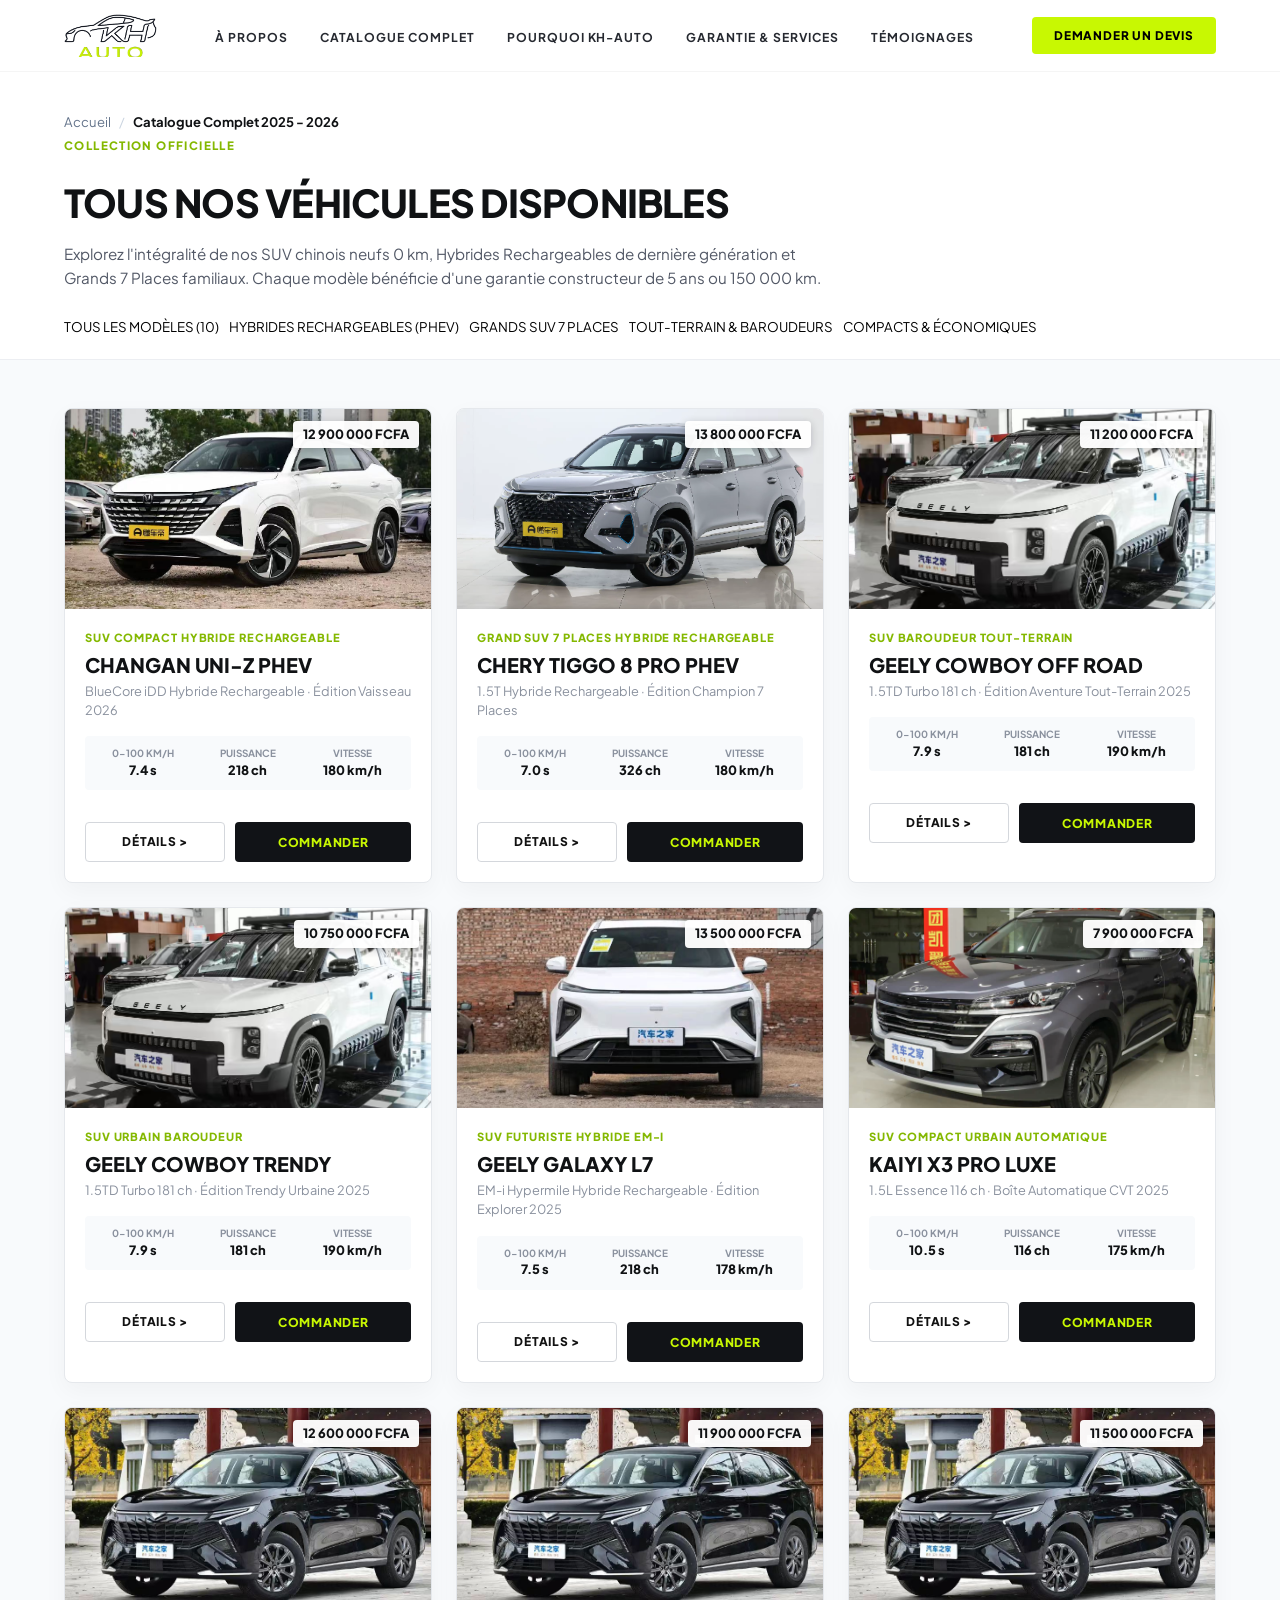
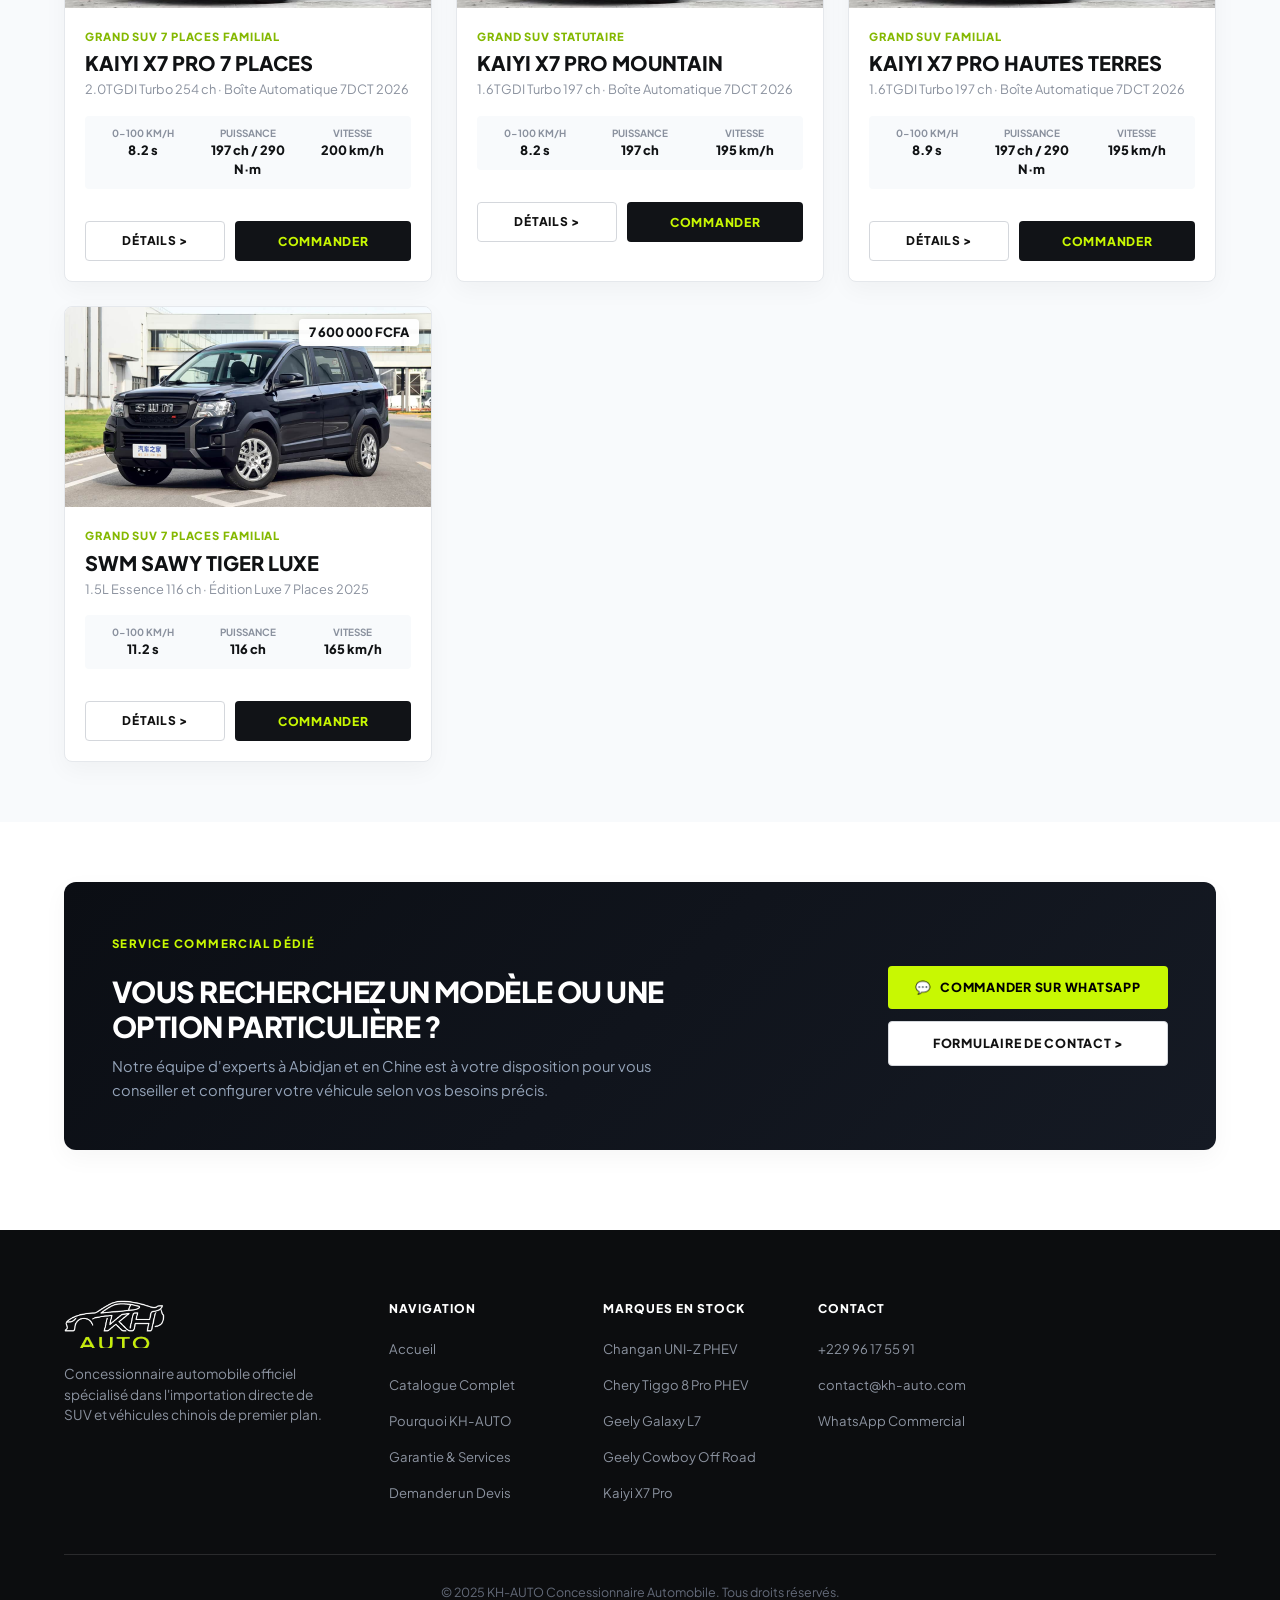
==== catalogue.html @ d34716c2 "Deploy KH-AUTO full platform" ====
<!DOCTYPE html>
<html lang="fr">
<head>
  <meta charset="UTF-8">
  <meta name="viewport" content="width=device-width, initial-scale=1.0">
  <title>Catalogue Complet des Véhicules — KH-AUTO</title>
  <meta name="description" content="Découvrez tous les véhicules neufs disponibles chez KH-AUTO : Changan, Chery, Geely, Kaiyi, SWM. SUV Hybrides Rechargeables, 7 Places et Tout-Terrain en direct usine.">
  
  <!-- Favicon / Icône Onglet Navigateur -->
  <link rel="icon" type="image/png" sizes="32x32" href="favicon-32x32.png">
  <link rel="icon" type="image/png" sizes="16x16" href="favicon-16x16.png">
  <link rel="icon" type="image/png" href="favicon.png">
  <link rel="shortcut icon" href="favicon.ico">
  <link rel="apple-touch-icon" sizes="180x180" href="apple-touch-icon.png">

  <!-- Open Graph / Vercel & Social Sharing -->
  <meta property="og:type" content="website">
  <meta property="og:site_name" content="KH-AUTO">
  <meta property="og:title" content="Catalogue Complet des Véhicules — KH-AUTO">
  <meta property="og:description" content="Découvrez tous les véhicules neufs disponibles chez KH-AUTO : Changan, Chery, Geely, Jetour, Kaiyi, SWM. SUV Hybrides Rechargeables et 7 Places.">
  <meta property="og:image" content="assets/images/og-image.jpg">
  <meta property="og:image:secure_url" content="assets/images/og-image.jpg">
  <meta property="og:image:type" content="image/jpeg">
  <meta property="og:image:width" content="1200">
  <meta property="og:image:height" content="630">
  <meta property="og:image:alt" content="Catalogue Véhicules Chinois KH-AUTO">
  
  <!-- Twitter Card -->
  <meta name="twitter:card" content="summary_large_image">
  <meta name="twitter:title" content="Catalogue Complet des Véhicules — KH-AUTO">
  <meta name="twitter:description" content="Explorez toute la collection de SUV chinois neufs chez KH-AUTO.">
  <meta name="twitter:image" content="assets/images/og-image.jpg">
  
  <!-- Google Fonts: Plus Jakarta Sans & Inter -->
  <link rel="preconnect" href="https://fonts.googleapis.com">
  <link rel="preconnect" href="https://fonts.gstatic.com" crossorigin>
  <link href="https://fonts.googleapis.com/css2?family=Inter:wght@300;400;500;600;700;800&family=Plus+Jakarta+Sans:wght@400;500;600;700;800;900&display=swap" rel="stylesheet">
  
  <link rel="stylesheet" href="styles.css">
</head>
<body class="page-catalogue">

  <!-- ==================== HEADER ==================== -->
  <header class="site-header" id="siteHeader">
    <div class="header-container">
      <a href="index.html" class="brand-logo" id="headerLogo">
        <img src="assets/images/logo-kh-auto.png" alt="KH AUTO" class="site-logo-img">
      </a>

      <nav class="main-nav" id="mainNav">
        <ul class="nav-list">
          <li><a href="index.html#about" class="nav-link">À PROPOS</a></li>
          <li><a href="catalogue.html" class="nav-link active">CATALOGUE COMPLET</a></li>
          <li><a href="index.html#why-us" class="nav-link">POURQUOI KH-AUTO</a></li>
          <li><a href="index.html#services" class="nav-link">GARANTIE &amp; SERVICES</a></li>
          <li><a href="index.html#testimonials" class="nav-link">TÉMOIGNAGES</a></li>
        </ul>
      </nav>

      <div class="header-actions">
        <a href="index.html#quote" class="btn btn-reserve" id="headerQuoteBtn">DEMANDER UN DEVIS</a>
        <button class="mobile-menu-toggle" id="mobileMenuToggle" aria-label="Ouvrir le menu de navigation">
          <span></span>
          <span></span>
          <span></span>
        </button>
      </div>
    </div>
  </header>

  <!-- Mobile Drawer Navigation -->
  <div class="mobile-nav-drawer" id="mobileDrawer">
    <ul class="mobile-nav-list">
      <li><a href="index.html#about" class="mobile-nav-link">À PROPOS</a></li>
      <li><a href="catalogue.html" class="mobile-nav-link active">CATALOGUE COMPLET</a></li>
      <li><a href="index.html#why-us" class="mobile-nav-link">POURQUOI KH-AUTO</a></li>
      <li><a href="index.html#services" class="mobile-nav-link">GARANTIE &amp; SERVICES</a></li>
      <li><a href="index.html#testimonials" class="mobile-nav-link">TÉMOIGNAGES</a></li>
    </ul>
    <div class="mobile-drawer-cta">
      <a href="index.html#quote" class="btn btn-reserve full-width">DEMANDER UN DEVIS</a>
    </div>
  </div>

  <main>
    <!-- ==================== BANNIÈRE CATALOGUE ==================== -->
    <section class="catalogue-hero-section">
      <div class="section-container">
        <!-- Fil d'Ariane -->
        <nav class="breadcrumb-nav" aria-label="Breadcrumb">
          <a href="index.html">Accueil</a>
          <span class="bc-sep">/</span>
          <span class="bc-current">Catalogue Complet 2025 - 2026</span>
        </nav>

        <div class="catalogue-hero-header">
          <span class="section-badge">COLLECTION OFFICIELLE</span>
          <h1 class="catalogue-main-title">TOUS NOS VÉHICULES DISPONIBLES</h1>
          <p class="catalogue-main-desc">
            Explorez l'intégralité de nos SUV chinois neufs 0 km, Hybrides Rechargeables de dernière génération et Grands 7 Places familiaux. Chaque modèle bénéficie d'une garantie constructeur de 5 ans ou 150 000 km.
          </p>
        </div>

        <!-- Barre de filtres de catégories -->
        <div class="catalogue-filter-bar" id="cataloguePageFilters">
          <button type="button" class="catalog-filter-btn active" data-cat="all">TOUS LES MODÈLES (10)</button>
          <button type="button" class="catalog-filter-btn" data-cat="hybrid">HYBRIDES RECHARGEABLES (PHEV)</button>
          <button type="button" class="catalog-filter-btn" data-cat="familial">GRANDS SUV 7 PLACES</button>
          <button type="button" class="catalog-filter-btn" data-cat="offroad">TOUT-TERRAIN &amp; BAROUDEURS</button>
          <button type="button" class="catalog-filter-btn" data-cat="compact">COMPACTS &amp; ÉCONOMIQUES</button>
        </div>
      </div>
    </section>

    <!-- ==================== GRILLE DES VÉHICULES ==================== -->
    <section class="catalogue-grid-section">
      <div class="section-container">
        <div class="catalogue-full-grid" id="catalogueFullGrid">
          <!-- Injecté dynamiquement par app.js -->
        </div>
      </div>
    </section>

    <!-- ==================== SECTION CTA DEVIS ==================== -->
    <section class="catalogue-cta-section">
      <div class="section-container">
        <div class="catalogue-cta-card">
          <div class="cta-text-side">
            <span class="section-badge badge-accent">SERVICE COMMERCIAL DÉDIÉ</span>
            <h2>VOUS RECHERCHEZ UN MODÈLE OU UNE OPTION PARTICULIÈRE ?</h2>
            <p>Notre équipe d'experts à Abidjan et en Chine est à votre disposition pour vous conseiller et configurer votre véhicule selon vos besoins précis.</p>
          </div>
          <div class="cta-actions-side">
            <a href="https://wa.me/22996175591?text=Bonjour%20KH-AUTO%2C%20je%20souhaite%20commander%20un%20v%C3%A9hicule%20sur-mesure." target="_blank" class="btn btn-primary btn-whatsapp-direct">
              <span>💬</span> COMMANDER SUR WHATSAPP
            </a>
            <a href="index.html#quote" class="btn btn-secondary">FORMULAIRE DE CONTACT &gt;</a>
          </div>
        </div>
      </div>
    </section>
  </main>

  <!-- ==================== FOOTER ==================== -->
  <footer class="site-footer">
    <div class="section-container footer-container">
      <div class="footer-top-grid">
        <div class="footer-brand-col">
          <a href="index.html" class="brand-logo footer-logo">
            <img src="assets/images/logo-kh-auto-white.png" alt="KH AUTO" class="site-footer-logo-img">
          </a>
          <p class="footer-tagline">Concessionnaire automobile officiel spécialisé dans l'importation directe de SUV et véhicules chinois de premier plan.</p>
        </div>

        <div class="footer-links-col">
          <h4 class="footer-heading">NAVIGATION</h4>
          <ul class="footer-links-list">
            <li><a href="index.html">Accueil</a></li>
            <li><a href="catalogue.html">Catalogue Complet</a></li>
            <li><a href="index.html#why-us">Pourquoi KH-AUTO</a></li>
            <li><a href="index.html#services">Garantie &amp; Services</a></li>
            <li><a href="index.html#quote">Demander un Devis</a></li>
          </ul>
        </div>

        <div class="footer-links-col">
          <h4 class="footer-heading">MARQUES EN STOCK</h4>
          <ul class="footer-links-list">
            <li><a href="vehicule.html?id=changan-uni-z-phev">Changan UNI-Z PHEV</a></li>
            <li><a href="vehicule.html?id=chery-tiggo-8-pro-phev">Chery Tiggo 8 Pro PHEV</a></li>
            <li><a href="vehicule.html?id=geely-galaxy-l7">Geely Galaxy L7</a></li>
            <li><a href="vehicule.html?id=geely-cowboy-offroad">Geely Cowboy Off Road</a></li>
            <li><a href="vehicule.html?id=kaiyi-x7-pro-terres">Kaiyi X7 Pro</a></li>
          </ul>
        </div>

        <div class="footer-links-col">
          <h4 class="footer-heading">CONTACT</h4>
          <ul class="footer-links-list">
            <li><a href="tel:+22996175591">+229 96 17 55 91</a></li>
            <li><a href="mailto:contact@kh-auto.com">contact@kh-auto.com</a></li>
            <li><a href="https://wa.me/22996175591">WhatsApp Commercial</a></li>
          </ul>
        </div>
      </div>

      <div class="footer-bottom-bar">
        <p class="copyright-text">&copy; 2025 KH-AUTO Concessionnaire Automobile. Tous droits réservés.</p>
      </div>
    </div>
  </footer>

  <script src="app.js"></script>
</body>
</html>
---- styles.css ----
/* ==========================================================================
   VOLTSPRINT MOTORS — PREMIUM CHINESE EV & HYBRID DEALERSHIP
   Pixel-Accurate Automotive Dealership Style System
   ========================================================================== */

:root {
  /* Brand Colors */
  --color-volt-lime: #c8f802;
  --color-volt-lime-hover: #b6e200;
  --color-volt-dark: #0a0a0c;
  --color-dark-bg: #09090b;
  --color-footer-bg: #0c0d0f;
  --color-card-bg: #ffffff;
  --color-light-box: #f7f8fa;
  
  /* Text Colors */
  --text-primary: #101214;
  --text-secondary: #525866;
  --text-muted: #8a919e;
  --text-white: #ffffff;
  --text-lime-badge: #84b800;
  
  /* Borders & Dividers */
  --border-light: #eceef2;
  --border-dark: rgba(255, 255, 255, 0.12);
  --border-card: #e5e8ec;
  
  /* Typography */
  --font-heading: 'Plus Jakarta Sans', 'Inter', -apple-system, BlinkMacSystemFont, 'Segoe UI', Roboto, sans-serif;
  --font-body: 'Plus Jakarta Sans', 'Inter', -apple-system, BlinkMacSystemFont, 'Segoe UI', Roboto, sans-serif;
  
  /* Spacing & Sizes */
  --container-max-width: 1200px;
  --header-height: 72px;
  --radius-sm: 4px;
  --radius-md: 8px;
  --radius-lg: 12px;
  --radius-full: 9999px;
  
  /* Shadows */
  --shadow-subtle: 0 4px 20px rgba(0, 0, 0, 0.025);
  --shadow-card: 0 8px 24px rgba(0, 0, 0, 0.04);
  --shadow-hover: 0 14px 32px rgba(0, 0, 0, 0.07);
  
  /* Transitions */
  --transition-fast: 0.18s cubic-bezier(0.16, 1, 0.3, 1);
  --transition-normal: 0.28s cubic-bezier(0.16, 1, 0.3, 1);
}

/* Reset & Base Styles */
*, *::before, *::after {
  box-sizing: border-box;
  margin: 0;
  padding: 0;
}

html {
  font-size: 16px;
  scroll-behavior: smooth;
  -webkit-font-smoothing: antialiased;
  -moz-osx-font-smoothing: grayscale;
}

body {
  font-family: var(--font-body);
  background-color: #ffffff;
  color: var(--text-primary);
  line-height: 1.5;
  overflow-x: hidden;
}

img {
  max-width: 100%;
  height: auto;
  display: block;
}

a {
  color: inherit;
  text-decoration: none;
  transition: color var(--transition-fast);
}

ul {
  list-style: none;
}

button, select, input {
  font-family: inherit;
}

button {
  cursor: pointer;
  border: none;
  background: none;
}

/* Layout Utilities */
.section-container {
  max-width: var(--container-max-width);
  margin: 0 auto;
  padding: 0 24px;
}

.text-center {
  text-align: center;
}

.text-accent {
  color: var(--color-volt-lime);
}

.text-white {
  color: #ffffff !important;
}

.text-muted {
  color: var(--text-muted);
}

.font-bold {
  font-weight: 700;
}

/* Badges & Section Titles */
.section-badge {
  display: inline-block;
  font-family: var(--font-heading);
  font-size: 0.72rem;
  font-weight: 800;
  letter-spacing: 0.12em;
  text-transform: uppercase;
  color: var(--text-lime-badge);
  margin-bottom: 12px;
}

.section-badge.badge-accent {
  color: var(--color-volt-lime);
}

/* ==========================================================================
   STAGGERED FADE-IN UP ANIMATION SYSTEM
   ========================================================================== */
.fade-up-init {
  opacity: 0;
  transform: translateY(28px);
  transition: opacity 0.75s cubic-bezier(0.16, 1, 0.3, 1), transform 0.75s cubic-bezier(0.16, 1, 0.3, 1);
  will-change: opacity, transform;
}

.fade-up-active {
  opacity: 1 !important;
  transform: translateY(0) !important;
}

/* Stagger delay classes */
.stagger-1 { transition-delay: 0.08s !important; }
.stagger-2 { transition-delay: 0.16s !important; }
.stagger-3 { transition-delay: 0.24s !important; }
.stagger-4 { transition-delay: 0.32s !important; }
.stagger-5 { transition-delay: 0.40s !important; }
.stagger-6 { transition-delay: 0.48s !important; }

/* Hero entrance staggered keyframe animation (active immediately on load) */
.hero-stagger-1 {
  animation: heroFadeUp 0.8s cubic-bezier(0.16, 1, 0.3, 1) 0.08s both;
}

.hero-stagger-2 {
  animation: heroFadeUp 0.85s cubic-bezier(0.16, 1, 0.3, 1) 0.18s both;
}

.hero-stagger-3 {
  animation: heroFadeUp 0.9s cubic-bezier(0.16, 1, 0.3, 1) 0.28s both;
}

.hero-stagger-4 {
  animation: heroFadeUp 0.95s cubic-bezier(0.16, 1, 0.3, 1) 0.38s both;
}

.hero-stagger-canvas {
  animation: heroFadeIn 1.1s cubic-bezier(0.16, 1, 0.3, 1) 0.20s both;
}

@keyframes heroFadeUp {
  from {
    opacity: 0;
    transform: translateY(32px);
  }
  to {
    opacity: 1;
    transform: translateY(0);
  }
}

@keyframes heroFadeIn {
  from {
    opacity: 0;
    transform: scale(0.97);
  }
  to {
    opacity: 1;
    transform: scale(1);
  }
}

@media (prefers-reduced-motion: reduce) {
  .fade-up-init,
  .hero-stagger-1,
  .hero-stagger-2,
  .hero-stagger-3,
  .hero-stagger-4,
  .hero-stagger-canvas {
    opacity: 1 !important;
    transform: none !important;
    animation: none !important;
    transition: none !important;
  }
}

.section-title {
  font-family: var(--font-heading);
  font-size: 2.15rem;
  font-weight: 800;
  line-height: 1.15;
  letter-spacing: -0.02em;
  color: var(--text-primary);
  text-transform: uppercase;
}

.section-subtitle-text {
  font-size: 0.95rem;
  color: var(--text-secondary);
  max-width: 580px;
  margin: 10px auto 0 auto;
}

.section-description {
  font-size: 0.95rem;
  color: var(--text-secondary);
  line-height: 1.6;
  margin-top: 14px;
}

/* Buttons */
.btn {
  display: inline-flex;
  align-items: center;
  justify-content: center;
  gap: 8px;
  font-family: var(--font-heading);
  font-size: 0.78rem;
  font-weight: 800;
  letter-spacing: 0.06em;
  text-transform: uppercase;
  padding: 12px 24px;
  border-radius: var(--radius-sm);
  transition: all var(--transition-fast);
  white-space: nowrap;
}

.btn-primary, .btn-reserve {
  background-color: var(--color-volt-lime);
  color: #000000;
}

.btn-primary:hover, .btn-reserve:hover {
  background-color: var(--color-volt-lime-hover);
  transform: translateY(-1px);
  box-shadow: 0 4px 14px rgba(200, 248, 2, 0.4);
}

.btn-secondary {
  background-color: #ffffff;
  color: #111111;
  border: 1px solid #d4d7dc;
}

.btn-secondary:hover {
  background-color: #f9fafb;
  border-color: #9ca3af;
  transform: translateY(-1px);
}

.btn-outline-light {
  background-color: rgba(10, 10, 12, 0.6);
  color: #ffffff;
  border: 1px solid rgba(255, 255, 255, 0.35);
  backdrop-filter: blur(8px);
}

.btn-outline-light:hover {
  background-color: #ffffff;
  color: #000000;
  border-color: #ffffff;
}

.btn.full-width {
  width: 100%;
}

/* ==========================================================================
   HEADER
   ========================================================================== */
.site-header {
  position: sticky;
  top: 0;
  left: 0;
  width: 100%;
  height: var(--header-height);
  background-color: #ffffff;
  z-index: 1000;
  border-bottom: 1px solid rgba(0, 0, 0, 0.04);
}

.header-container {
  max-width: var(--container-max-width);
  height: 100%;
  margin: 0 auto;
  padding: 0 24px;
  display: flex;
  align-items: center;
  justify-content: space-between;
}

.brand-logo {
  display: inline-flex;
  align-items: center;
  gap: 10px;
  text-decoration: none;
}

.site-logo-img {
  height: 44px;
  width: auto;
  max-width: 170px;
  object-fit: contain;
  display: block;
  transition: transform var(--transition-fast);
}

.site-footer-logo-img {
  height: 48px;
  width: auto;
  max-width: 180px;
  object-fit: contain;
  display: block;
  transition: opacity var(--transition-fast);
}

.brand-logo:hover .site-logo-img {
  transform: scale(1.03);
}

.brand-logo:hover .site-footer-logo-img {
  opacity: 0.9;
}

.logo-icon {
  width: 26px;
  height: 26px;
  flex-shrink: 0;
}

.logo-text {
  font-family: var(--font-heading);
  font-size: 1.25rem;
  font-weight: 900;
  letter-spacing: -0.01em;
  display: flex;
  align-items: center;
  gap: 3px;
}

.logo-bold {
  color: #111111;
}

.logo-accent {
  color: #8bb500;
}

.logo-tag {
  font-size: 0.65rem;
  font-weight: 800;
  background-color: #111111;
  color: #ffffff;
  padding: 2px 6px;
  border-radius: 2px;
  margin-left: 4px;
  letter-spacing: 0.08em;
}

.main-nav .nav-list {
  display: flex;
  align-items: center;
  gap: 32px;
}

.nav-link {
  font-family: var(--font-heading);
  font-size: 0.76rem;
  font-weight: 700;
  letter-spacing: 0.08em;
  color: #262930;
  position: relative;
  padding: 8px 0;
}

.nav-link:hover {
  color: #000000;
}

.header-actions {
  display: flex;
  align-items: center;
  gap: 16px;
}

.btn-reserve {
  padding: 10px 22px;
  font-size: 0.74rem;
  letter-spacing: 0.07em;
}

.mobile-menu-toggle {
  display: none;
  flex-direction: column;
  justify-content: space-between;
  width: 24px;
  height: 18px;
  padding: 0;
}

.mobile-menu-toggle span {
  width: 100%;
  height: 2px;
  background-color: #111111;
  border-radius: 2px;
  transition: all var(--transition-fast);
}

.mobile-menu-toggle.active span:nth-child(1) {
  transform: translateY(8px) rotate(45deg);
}

.mobile-menu-toggle.active span:nth-child(2) {
  opacity: 0;
}

.mobile-menu-toggle.active span:nth-child(3) {
  transform: translateY(-8px) rotate(-45deg);
}

.mobile-nav-drawer {
  display: none;
  position: fixed;
  top: var(--header-height);
  left: 0;
  width: 100%;
  background-color: #ffffff;
  padding: 24px;
  border-bottom: 1px solid var(--border-light);
  box-shadow: 0 12px 30px rgba(0, 0, 0, 0.08);
  z-index: 999;
}

.mobile-nav-drawer.open {
  display: block;
}

.mobile-nav-list {
  display: flex;
  flex-direction: column;
  gap: 16px;
}

.mobile-nav-link {
  font-family: var(--font-heading);
  font-size: 1rem;
  font-weight: 700;
  letter-spacing: 0.05em;
  color: var(--text-primary);
  display: block;
  padding: 8px 0;
}

.mobile-drawer-cta {
  margin-top: 24px;
}

/* ==========================================================================
   1. HERO / MAIN OFFER (FULL-WIDTH IMMERSIVE CANVAS)
   ========================================================================== */
.hero-section {
  position: relative;
  width: 100%;
  min-height: 490px;
  display: flex;
  align-items: center;
  background-color: #f1f4f8;
  overflow: hidden;
}

.hero-background-canvas {
  position: absolute;
  top: 0;
  left: 0;
  width: 100%;
  height: 100%;
  z-index: 1;
}

.hero-bg-image {
  width: 100%;
  height: 100%;
  object-fit: cover;
  object-position: right center;
}

.hero-ambient-gradient {
  position: absolute;
  top: 0;
  left: 0;
  width: 100%;
  height: 100%;
  background: linear-gradient(
    90deg, 
    rgba(255, 255, 255, 0.45) 0%, 
    rgba(255, 255, 255, 0.15) 30%, 
    rgba(255, 255, 255, 0) 50%
  );
}

.hero-container {
  position: relative;
  z-index: 2;
  width: 100%;
  padding-top: 36px;
  padding-bottom: 40px;
}

.hero-content {
  max-width: 480px;
}

.hero-dealership-badge {
  display: inline-block;
  font-family: var(--font-heading);
  font-size: 0.72rem;
  font-weight: 800;
  letter-spacing: 0.12em;
  text-transform: uppercase;
  color: #84b800;
  margin-bottom: 10px;
}

.hero-title {
  font-family: var(--font-heading);
  font-size: 2.75rem;
  font-weight: 900;
  line-height: 1.06;
  letter-spacing: -0.03em;
  margin-bottom: 16px;
}

.hero-title .title-line {
  display: block;
  color: #000000;
}

.hero-title .text-accent {
  color: #c8f802;
  -webkit-text-stroke: 0.8px rgba(0, 0, 0, 0.12);
}

.hero-description {
  font-size: 0.92rem;
  line-height: 1.5;
  color: #4b5563;
  margin-bottom: 24px;
  max-width: 420px;
}

.hero-cta-group {
  display: flex;
  align-items: center;
  gap: 14px;
}

.btn-hero {
  padding: 13px 26px;
  font-size: 0.78rem;
}

/* ==========================================================================
   BANDEAU MARQUEE MARQUES (DÉFILEMENT CONTINU INFINI)
   ========================================================================== */
.brands-marquee-bar {
  width: 100%;
  overflow: hidden;
  background-color: #ffffff;
  border-top: 1px solid rgba(0, 0, 0, 0.06);
  border-bottom: 1px solid rgba(0, 0, 0, 0.06);
  padding: 16px 0;
  display: flex;
  align-items: center;
  position: relative;
  user-select: none;
  z-index: 10;
}

.brands-marquee-bar::before,
.brands-marquee-bar::after {
  content: '';
  position: absolute;
  top: 0;
  width: 80px;
  height: 100%;
  z-index: 2;
  pointer-events: none;
}

.brands-marquee-bar::before {
  left: 0;
  background: linear-gradient(90deg, #ffffff 0%, rgba(255, 255, 255, 0) 100%);
}

.brands-marquee-bar::after {
  right: 0;
  background: linear-gradient(270deg, #ffffff 0%, rgba(255, 255, 255, 0) 100%);
}

.marquee-track {
  display: flex;
  width: max-content;
  animation: marqueeScroll 35s linear infinite;
  will-change: transform;
}

.marquee-track:hover {
  animation-play-state: paused;
}

.marquee-group {
  display: flex;
  align-items: center;
  gap: 32px;
  padding-right: 32px;
  flex-shrink: 0;
}

.brand-item {
  display: inline-flex;
  align-items: center;
  gap: 10px;
}

.brand-logo-icon {
  height: 22px;
  width: auto;
  max-width: 38px;
  object-fit: contain;
  filter: grayscale(100%) opacity(0.8);
  transition: all var(--transition-fast);
}

.brand-item:hover .brand-logo-icon {
  filter: grayscale(0%) opacity(1);
  transform: scale(1.08);
}

.brand-name {
  font-family: var(--font-heading);
  font-size: 0.88rem;
  font-weight: 800;
  letter-spacing: 0.12em;
  color: #374151;
  text-transform: uppercase;
  transition: color var(--transition-fast);
}

.brand-item:hover .brand-name {
  color: #111111;
}

.brand-separator {
  color: #cbd5e1;
  font-size: 0.85rem;
  font-weight: 700;
}

@keyframes marqueeScroll {
  from {
    transform: translateX(0);
  }
  to {
    transform: translateX(-50%);
  }
}

/* ==========================================================================
   2. OUR VEHICLES / VEHICLE COLLECTION (MULTI-MODEL GRID)
   ========================================================================== */
.lineup-section {
  padding: 70px 0 80px 0;
  background-color: #ffffff;
}

.lineup-header-row {
  display: flex;
  align-items: flex-end;
  justify-content: space-between;
  margin-bottom: 36px;
  gap: 24px;
}

.lineup-header-left {
  display: flex;
  flex-direction: column;
  align-items: flex-start;
  max-width: 680px;
}

.lineup-header-left .section-badge {
  color: #84b800;
  font-family: var(--font-heading);
  font-size: 0.75rem;
  font-weight: 800;
  letter-spacing: 0.12em;
  text-transform: uppercase;
  margin-bottom: 8px;
}

.lineup-header-left .section-title {
  font-family: var(--font-heading);
  font-size: 2.2rem;
  font-weight: 900;
  color: var(--text-primary);
  letter-spacing: -0.02em;
  margin: 0 0 8px 0;
}

.lineup-header-left .section-subtitle-text {
  font-size: 0.92rem;
  color: var(--text-secondary);
  line-height: 1.5;
  margin: 0;
}

.lineup-header-right {
  flex-shrink: 0;
  padding-bottom: 6px;
}

.view-all-link {
  display: inline-flex;
  align-items: center;
  gap: 6px;
  font-family: var(--font-heading);
  font-size: 0.9rem;
  font-weight: 700;
  color: #111111;
  text-decoration: none;
  background: transparent;
  border: none;
  padding: 0;
  transition: all var(--transition-fast);
}

.view-all-link:hover {
  color: #84b800;
  transform: translateX(2px);
}

.view-all-link .arrow {
  display: inline-block;
  font-size: 1.05rem;
  transition: transform var(--transition-fast);
}

.view-all-link:hover .arrow {
  transform: translateX(4px);
}

.models-grid {
  display: grid;
  grid-template-columns: repeat(3, 1fr);
  gap: 24px;
}

.model-card {
  background-color: var(--color-card-bg);
  border: 1px solid var(--border-card);
  border-radius: var(--radius-md);
  padding: 22px 20px 20px 20px;
  display: flex;
  flex-direction: column;
  justify-content: space-between;
  height: 100%;
  transition: all var(--transition-normal);
  box-shadow: var(--shadow-subtle);
}

.model-card:hover {
  transform: translateY(-3px);
  box-shadow: var(--shadow-hover);
  border-color: #cbd5e1;
}

.model-card-header {
  min-height: 72px;
  display: flex;
  flex-direction: column;
  justify-content: flex-start;
  margin-bottom: 12px;
}

.model-top-badge {
  display: flex;
  align-items: center;
  justify-content: flex-end;
  margin-bottom: 8px;
}

.model-price-badge {
  font-family: var(--font-heading);
  font-size: 0.78rem;
  font-weight: 800;
  color: var(--text-primary);
  background-color: #f1f3f5;
  padding: 4px 10px;
  border-radius: 4px;
  white-space: nowrap;
}

.model-name {
  font-family: var(--font-heading);
  font-size: 1.15rem;
  font-weight: 800;
  letter-spacing: -0.01em;
  color: var(--text-primary);
  margin-bottom: 3px;
}

.model-subtitle {
  font-size: 0.76rem;
  color: var(--text-muted);
  line-height: 1.35;
}

.model-image-wrap {
  width: 100%;
  height: 195px;
  display: flex;
  align-items: center;
  justify-content: center;
  margin: 0 0 16px 0;
  overflow: hidden;
  position: relative;
  background-color: #f3f5f8;
  border-radius: var(--radius-sm);
  padding: 0;
}

.model-img {
  width: 100%;
  height: 100%;
  object-fit: cover;
  object-position: center center;
  transition: transform 0.4s cubic-bezier(0.16, 1, 0.3, 1);
}

.model-card:hover .model-img {
  transform: scale(1.04);
}

.model-specs-grid {
  display: grid;
  grid-template-columns: repeat(3, 1fr);
  gap: 6px;
  padding: 14px 0;
  border-top: 1px solid var(--border-light);
  border-bottom: 1px solid var(--border-light);
  margin-top: auto;
  margin-bottom: 14px;
}

.spec-col {
  display: flex;
  flex-direction: column;
  position: relative;
}

.spec-col:not(:last-child)::after {
  content: '';
  position: absolute;
  right: 0;
  top: 10%;
  height: 80%;
  width: 1px;
  background-color: var(--border-light);
}

.spec-label {
  font-family: var(--font-heading);
  font-size: 0.62rem;
  font-weight: 700;
  color: var(--text-muted);
  letter-spacing: 0.05em;
  margin-bottom: 3px;
}

.spec-value {
  font-family: var(--font-heading);
  font-size: 0.95rem;
  font-weight: 800;
  color: var(--text-primary);
  letter-spacing: -0.02em;
  white-space: nowrap;
}

.model-card-footer {
  margin-top: 0;
  padding-top: 2px;
}

.model-card {
  cursor: pointer;
}

.model-card-footer {
  display: flex;
  align-items: center;
  justify-content: space-between;
  gap: 10px;
  margin-top: 14px;
  padding-top: 12px;
  border-top: 1px solid var(--border-light);
}

.model-link {
  display: inline-flex;
  align-items: center;
  gap: 6px;
  font-family: var(--font-heading);
  font-size: 0.75rem;
  font-weight: 800;
  letter-spacing: 0.06em;
  color: #555c68;
  background: none;
  border: none;
  padding: 0;
  cursor: pointer;
  transition: color var(--transition-fast);
}

.model-link .arrow {
  transition: transform var(--transition-fast);
}

.model-link:hover {
  color: #111111;
}

.model-link:hover .arrow {
  transform: translateX(4px);
}

.btn-card-order-wa {
  display: inline-flex;
  align-items: center;
  gap: 6px;
  background-color: #111317;
  color: #c8f802;
  font-family: var(--font-heading);
  font-size: 0.72rem;
  font-weight: 800;
  letter-spacing: 0.06em;
  padding: 8px 14px;
  border-radius: var(--radius-sm);
  text-decoration: none;
  transition: all var(--transition-fast);
}

.btn-card-order-wa:hover {
  background-color: #25D366;
  color: #ffffff;
  transform: translateY(-2px);
  box-shadow: 0 4px 12px rgba(37, 211, 102, 0.35);
}

.full-car-card-actions {
  display: grid;
  grid-template-columns: 1fr 1.25fr;
  gap: 10px;
  margin-top: 14px;
}

.btn-card-details {
  padding: 10px;
  font-size: 0.75rem;
  text-align: center;
}

.btn-card-order-wa-full {
  display: flex;
  align-items: center;
  justify-content: center;
  gap: 6px;
  background-color: #111317;
  color: #c8f802;
  font-family: var(--font-heading);
  font-size: 0.76rem;
  font-weight: 800;
  letter-spacing: 0.06em;
  padding: 10px;
  border-radius: var(--radius-sm);
  text-decoration: none;
  transition: all var(--transition-fast);
}

.btn-card-order-wa-full:hover {
  background-color: #25D366;
  color: #ffffff;
  transform: translateY(-2px);
  box-shadow: 0 4px 12px rgba(37, 211, 102, 0.35);
}

/* ==========================================================================
   2. SECTION À PROPOS (PRIX USINE DIRECT & PROTOCOLE D'EXPORTATION)
   ========================================================================== */
.about-section {
  padding: 85px 0 75px 0;
  background-color: #fbfbfc;
  border-top: 1px solid var(--border-light);
  border-bottom: 1px solid var(--border-light);
}

.about-header-row {
  margin-bottom: 16px;
}

.about-grid-layout {
  display: grid;
  grid-template-columns: 1.15fr 0.85fr;
  gap: 52px;
  align-items: center;
}

.about-left-col {
  display: flex;
  flex-direction: column;
}

.about-main-title {
  font-family: var(--font-heading);
  font-size: 2.35rem;
  font-weight: 900;
  line-height: 1.18;
  letter-spacing: -0.025em;
  color: #111827;
  margin: 0 0 22px 0;
}

.about-main-title .text-accent-brand {
  color: #76a500;
}

.about-lead-paragraph {
  font-size: 1.02rem;
  line-height: 1.72;
  color: #4b5563;
  margin: 0 0 26px 0;
}

.about-lead-paragraph strong {
  color: #1f2937;
  font-weight: 700;
}

.about-quote-box {
  background-color: #f6fae9;
  border-left: 4px solid #84b800;
  border-radius: 8px;
  padding: 20px 24px;
  box-shadow: 0 4px 16px rgba(132, 184, 0, 0.08);
}

.about-quote-text {
  font-size: 0.96rem;
  line-height: 1.68;
  color: #2b3b1f;
  font-style: italic;
  margin: 0;
}

.about-quote-text em {
  font-style: italic;
}

.about-right-col {
  display: flex;
  justify-content: center;
  align-items: center;
}

.about-slider-wrap {
  width: 100%;
  max-width: 520px;
  height: 340px;
  position: relative;
  overflow: hidden;
  border-radius: 0;
  box-shadow: 0 14px 34px rgba(0, 0, 0, 0.12);
  background-color: #0b0c10;
}

.about-slide {
  position: absolute;
  top: 0;
  left: 0;
  width: 100%;
  height: 100%;
  opacity: 0;
  visibility: hidden;
  transition: opacity 1.2s cubic-bezier(0.4, 0, 0.2, 1), transform 1.2s cubic-bezier(0.4, 0, 0.2, 1);
  transform: scale(1.04);
}

.about-slide.active {
  opacity: 1;
  visibility: visible;
  transform: scale(1);
}

.about-slide img {
  width: 100%;
  height: 100%;
  object-fit: cover;
  display: block;
  border-radius: 0;
}

/* ==========================================================================
   3. WHY CHOOSE OUR VEHICLES
   ========================================================================== */
.charging-section {
  padding: 70px 0 80px 0;
  background-color: #ffffff;
  border-top: 1px solid var(--border-light);
}

.charging-layout {
  display: grid;
  grid-template-columns: 0.8fr 1.6fr;
  gap: 50px;
  align-items: center;
}

.charging-intro {
  max-width: 380px;
}

.charging-intro .section-title {
  margin-bottom: 16px;
}

.btn-charging {
  margin-top: 24px;
}

.charging-features-grid {
  display: grid;
  grid-template-columns: repeat(4, 1fr);
  gap: 20px;
  position: relative;
}

.charging-feature-item {
  position: relative;
  padding-right: 16px;
}

.charging-feature-item:not(:last-child)::after {
  content: '';
  position: absolute;
  right: 0;
  top: 10%;
  height: 80%;
  width: 1px;
  background-color: var(--border-light);
}

.feature-icon-box {
  width: 42px;
  height: 42px;
  display: flex;
  align-items: center;
  justify-content: flex-start;
  margin-bottom: 16px;
  color: #84b800;
}

.feature-svg {
  width: 32px;
  height: 32px;
}

.feature-title {
  font-family: var(--font-heading);
  font-size: 0.85rem;
  font-weight: 800;
  letter-spacing: 0.02em;
  line-height: 1.25;
  color: var(--text-primary);
  margin-bottom: 10px;
}

.feature-text {
  font-size: 0.82rem;
  color: var(--text-secondary);
  line-height: 1.5;
}

/* ==========================================================================
   4. TRUST, WARRANTY & SERVICES (DARK BANNER)
   ========================================================================== */
.performance-section {
  position: relative;
  background-color: #08080a;
  color: #ffffff;
  padding: 80px 0 85px 0;
  overflow: hidden;
}

.performance-background-wrap {
  position: absolute;
  top: 0;
  left: 0;
  width: 100%;
  height: 100%;
  z-index: 1;
}

.performance-bg-img {
  width: 100%;
  height: 100%;
  object-fit: cover;
  object-position: right center;
  opacity: 0.85;
}

.performance-overlay {
  position: absolute;
  top: 0;
  left: 0;
  width: 100%;
  height: 100%;
  background: linear-gradient(
    90deg, 
    rgba(8, 8, 10, 0.95) 0%, 
    rgba(8, 8, 10, 0.82) 45%, 
    rgba(8, 8, 10, 0.25) 100%
  );
}

.performance-container {
  position: relative;
  z-index: 2;
}

.performance-content {
  max-width: 680px;
}

.performance-section .section-title,
.performance-content .section-title {
  color: #ffffff !important;
  font-size: 2.35rem;
  font-weight: 900;
  line-height: 1.15;
  letter-spacing: -0.02em;
  margin: 12px 0 20px 0;
  text-shadow: 0 2px 14px rgba(0, 0, 0, 0.6);
}

.performance-stats-row {
  display: flex;
  align-items: stretch;
  gap: 24px;
  margin: 28px 0 36px 0;
  padding: 16px 0;
}

.perf-stat-col {
  position: relative;
  padding-right: 24px;
  display: flex;
  flex-direction: column;
  justify-content: flex-start;
}

.perf-stat-col:not(:last-child)::after {
  content: '';
  position: absolute;
  right: 0;
  top: 15%;
  height: 70%;
  width: 1px;
  background-color: rgba(255, 255, 255, 0.15);
}

.perf-value-wrap {
  display: flex;
  align-items: baseline;
  gap: 4px;
  margin-bottom: 6px;
}

.perf-number {
  font-family: var(--font-heading);
  font-size: 2.2rem;
  font-weight: 800;
  line-height: 1;
  color: var(--color-volt-lime);
}

.perf-unit {
  font-family: var(--font-heading);
  font-size: 1.1rem;
  font-weight: 700;
  color: var(--color-volt-lime);
}

.perf-label {
  font-family: var(--font-heading);
  font-size: 0.68rem;
  font-weight: 700;
  letter-spacing: 0.06em;
  color: #a0a6b5;
  line-height: 1.35;
  display: block;
}

.performance-action {
  margin-top: 10px;
}

/* ==========================================================================
   5. TESTIMONIALS / CUSTOMER REVIEWS (AVIS VÉRIFIÉS)
   ========================================================================== */
.testimonials-section {
  padding: 80px 0 85px 0;
  background-color: #f8fafc;
  border-top: 1px solid var(--border-light);
  border-bottom: 1px solid var(--border-light);
}

.testimonials-header {
  text-align: center;
  max-width: 720px;
  margin: 0 auto 44px auto;
}

.testimonials-grid {
  display: grid;
  grid-template-columns: repeat(3, 1fr);
  gap: 24px;
}

.testimonial-card {
  background: #ffffff;
  border: 1px solid var(--border-card);
  border-radius: var(--radius-md);
  padding: 30px 24px 24px 24px;
  display: flex;
  flex-direction: column;
  justify-content: space-between;
  box-shadow: var(--shadow-subtle);
  transition: all var(--transition-normal);
  position: relative;
}

.testimonial-card:hover {
  transform: translateY(-4px);
  box-shadow: var(--shadow-hover);
  border-color: #cbd5e1;
}

.testimonial-card.featured-testimonial {
  border-color: #c8f802;
  box-shadow: 0 8px 24px rgba(200, 248, 2, 0.12);
}

.testimonial-rating {
  display: flex;
  align-items: center;
  justify-content: space-between;
  margin-bottom: 16px;
}

.star-rating {
  color: #eab308;
  font-size: 1.15rem;
  letter-spacing: 2px;
}

.testimonial-quote {
  font-size: 0.90rem;
  color: #334155;
  line-height: 1.65;
  margin-bottom: 20px;
  font-style: italic;
}

.testimonial-author-block {
  display: flex;
  align-items: center;
  gap: 14px;
  padding-top: 16px;
  border-top: 1px solid #f1f5f9;
  margin-top: auto;
}

.author-avatar-initials {
  width: 44px;
  height: 44px;
  border-radius: 50%;
  background: linear-gradient(135deg, #11141c 0%, #1f2737 100%);
  color: #ffffff;
  font-family: var(--font-heading);
  font-size: 0.92rem;
  font-weight: 900;
  letter-spacing: 0.04em;
  display: flex;
  align-items: center;
  justify-content: center;
  flex-shrink: 0;
  border: 2px solid #11141c;
  box-shadow: 0 3px 10px rgba(0, 0, 0, 0.12);
}

.featured-testimonial .author-avatar-initials {
  border-color: #c8f802;
  box-shadow: 0 4px 12px rgba(200, 248, 2, 0.2);
}

.testimonial-author-info {
  display: flex;
  flex-direction: column;
}

.author-name {
  font-family: var(--font-heading);
  font-size: 0.95rem;
  font-weight: 800;
  color: var(--text-primary);
  margin: 0;
}

.author-role {
  font-size: 0.74rem;
  color: #64748b;
  margin-top: 2px;
}

.author-car-tag {
  font-family: var(--font-heading);
  font-size: 0.68rem;
  font-weight: 800;
  color: #84b800;
  text-transform: uppercase;
  margin-top: 4px;
  letter-spacing: 0.04em;
}

/* ==========================================================================
   6. CONTACT / REQUEST A QUOTE (CONVERSION CARD - DARK MODE)
   ========================================================================== */
.newsletter-contact-section {
  padding: 65px 0 90px 0;
  background-color: #080b10;
}

.quote-card-container {
  background: linear-gradient(145deg, #111622 0%, #0d1118 100%);
  border-radius: var(--radius-lg);
  padding: 44px 48px;
  display: grid;
  grid-template-columns: 1.5fr auto 1fr;
  align-items: stretch;
  gap: 40px;
  border: 1px solid rgba(255, 255, 255, 0.08);
  box-shadow: 0 24px 48px -12px rgba(0, 0, 0, 0.6);
}

.quote-form-col {
  max-width: 100%;
}

.quote-card-container .section-badge {
  color: #c8f802;
}

.newsletter-title {
  font-family: var(--font-heading);
  font-size: 1.35rem;
  font-weight: 800;
  letter-spacing: -0.01em;
  color: #ffffff;
  margin-bottom: 8px;
}

.newsletter-desc {
  font-size: 0.85rem;
  color: #94a3b8;
  line-height: 1.5;
  margin-bottom: 22px;
}

/* Form Styles */
.quote-form {
  display: flex;
  flex-direction: column;
  gap: 14px;
}

.form-row-grid {
  display: grid;
  grid-template-columns: 1fr 1fr;
  gap: 14px;
}

.form-group {
  display: flex;
  flex-direction: column;
  gap: 5px;
}

.form-label {
  font-family: var(--font-heading);
  font-size: 0.7rem;
  font-weight: 700;
  letter-spacing: 0.04em;
  color: #cbd5e1;
  text-transform: uppercase;
}

.form-input, .form-select {
  padding: 11px 14px;
  font-family: inherit;
  font-size: 0.85rem;
  background-color: #080c13;
  color: #ffffff;
  border: 1px solid #1f293d;
  border-radius: var(--radius-sm);
  outline: none;
  transition: border-color var(--transition-fast), box-shadow var(--transition-fast);
}

.form-input::placeholder {
  color: #64748b;
}

.form-select option {
  background-color: #0d121c;
  color: #ffffff;
}

.form-input:focus, .form-select:focus {
  border-color: #c8f802;
  box-shadow: 0 0 0 2px rgba(200, 248, 2, 0.3);
}

.btn-quote-submit {
  width: 100%;
  padding: 13px 26px;
  font-size: 0.82rem;
  letter-spacing: 0.06em;
  margin-top: 6px;
  background-color: #c8f802;
  color: #000000;
  font-weight: 800;
  border: none;
  cursor: pointer;
  border-radius: var(--radius-sm);
  transition: all var(--transition-fast);
}

.btn-quote-submit:hover {
  background-color: #d8ff24;
  box-shadow: 0 6px 20px rgba(200, 248, 2, 0.35);
  transform: translateY(-2px);
}

.form-feedback {
  font-size: 0.82rem;
  margin-top: 10px;
  font-weight: 600;
}

.form-feedback.success {
  color: #4ade80;
}

.form-feedback.error {
  color: #f87171;
}

.newsletter-vertical-divider {
  width: 1px;
  height: 100%;
  min-height: 180px;
  background-color: rgba(255, 255, 255, 0.1);
}

.dealership-info-col {
  padding-left: 10px;
  display: flex;
  flex-direction: column;
}

.contact-title {
  font-family: var(--font-heading);
  font-size: 1.2rem;
  font-weight: 800;
  color: #ffffff;
  margin-bottom: 20px;
}

.contact-methods {
  display: flex;
  flex-direction: column;
  gap: 16px;
}

.contact-item {
  display: flex;
  align-items: center;
  gap: 14px;
  padding: 12px 14px;
  background-color: #080c13;
  border: 1px solid #1f293d;
  border-radius: var(--radius-sm);
  transition: all var(--transition-fast);
  text-decoration: none;
}

.contact-item:hover {
  border-color: #c8f802;
  background-color: #0f1726;
  transform: translateX(3px);
}

.contact-icon {
  width: 28px;
  height: 28px;
  color: #c8f802;
  display: flex;
  align-items: center;
  justify-content: center;
  flex-shrink: 0;
}

.contact-icon svg {
  width: 22px;
  height: 22px;
}

.contact-text-wrap {
  display: flex;
  flex-direction: column;
}

.contact-sub {
  font-size: 0.68rem;
  color: #94a3b8;
  font-weight: 700;
  text-transform: uppercase;
  letter-spacing: 0.04em;
}

.contact-text {
  font-size: 0.88rem;
  color: #ffffff;
  font-weight: 700;
}

/* ==========================================================================
   FOOTER
   ========================================================================== */
.site-footer {
  background-color: var(--color-footer-bg);
  color: #a0a6b5;
  padding: 70px 0 30px 0;
}

.footer-top-grid {
  display: grid;
  grid-template-columns: 1.6fr 1fr 1fr 1fr 1fr;
  gap: 32px;
  padding-bottom: 50px;
  border-bottom: 1px solid var(--border-dark);
}

.footer-brand-col {
  padding-right: 24px;
}

.footer-logo {
  margin-bottom: 16px;
}

.footer-tagline {
  font-size: 0.85rem;
  color: #8c93a0;
  margin-bottom: 24px;
  line-height: 1.5;
}

.social-links {
  display: flex;
  align-items: center;
  gap: 14px;
}

.social-icon {
  width: 32px;
  height: 32px;
  border-radius: var(--radius-sm);
  display: flex;
  align-items: center;
  justify-content: center;
  color: #a0a6b5;
  transition: all var(--transition-fast);
}

.social-icon svg {
  width: 18px;
  height: 18px;
}

.social-icon:hover {
  color: var(--color-volt-lime);
  transform: translateY(-2px);
}

.footer-heading {
  font-family: var(--font-heading);
  font-size: 0.75rem;
  font-weight: 800;
  letter-spacing: 0.08em;
  color: #ffffff;
  margin-bottom: 18px;
  text-transform: uppercase;
}

.footer-links-list {
  display: flex;
  flex-direction: column;
  gap: 12px;
}

.footer-links-list a {
  font-size: 0.82rem;
  color: #8c93a0;
  transition: color var(--transition-fast);
}

.footer-links-list a:hover {
  color: #ffffff;
}

.footer-bottom-bar {
  padding-top: 28px;
  text-align: center;
}

.copyright-text {
  font-size: 0.78rem;
  color: #646b7a;
}

/* ==========================================================================
   RESPONSIVE DESIGN BREAKPOINTS
   ========================================================================== */

/* Tablet & Smaller Laptops (max-width: 1024px) */
@media (max-width: 1024px) {
  .hero-section {
    min-height: 540px;
  }

  .hero-ambient-gradient {
    background: linear-gradient(
      90deg, 
      rgba(255, 255, 255, 0.96) 0%, 
      rgba(255, 255, 255, 0.9) 50%, 
      rgba(255, 255, 255, 0.4) 100%
    );
  }

  .hero-content {
    max-width: 440px;
  }

  .hero-title {
    font-size: 2.8rem;
  }

  .models-grid {
    grid-template-columns: repeat(2, 1fr);
  }

  .charging-layout {
    grid-template-columns: 1fr;
    gap: 40px;
  }

  .charging-intro {
    max-width: 100%;
    text-align: center;
  }

  .btn-charging {
    margin: 20px auto 0 auto;
  }

  .charging-features-grid {
    grid-template-columns: repeat(2, 1fr);
    gap: 32px 20px;
  }

  .charging-feature-item::after {
    display: none;
  }

  .quote-card-container {
    grid-template-columns: 1fr;
    gap: 32px;
    padding: 32px 24px;
  }

  .newsletter-vertical-divider {
    width: 100%;
    height: 1px;
    min-height: 1px;
  }

  .about-grid-layout {
    grid-template-columns: 1fr;
    gap: 36px;
  }

  .about-slider-wrap {
    max-width: 100%;
  }

  .footer-top-grid {
    grid-template-columns: repeat(3, 1fr);
    gap: 32px;
  }

  .footer-brand-col {
    grid-column: span 3;
    padding-right: 0;
    text-align: center;
  }

  .social-links {
    justify-content: center;
  }
}

/* Mobile Devices (max-width: 768px) */
@media (max-width: 768px) {
  .about-section {
    padding: 55px 0 50px 0;
  }

  .about-main-title {
    font-size: 1.85rem;
  }

  .about-lead-paragraph {
    font-size: 0.95rem;
  }

  .about-quote-box {
    padding: 16px 18px;
  }

  .about-quote-text {
    font-size: 0.9rem;
  }

  .about-slider-wrap {
    height: 250px;
    max-width: 100%;
  }

  .main-nav,
  .header-actions .btn-reserve {
    display: none;
  }

  .mobile-menu-toggle {
    display: flex;
    flex-direction: column;
    justify-content: center;
    align-items: center;
    gap: 4px;
    width: 38px;
    height: 38px;
    background-color: #f3f5f8;
    border: 1px solid rgba(0, 0, 0, 0.08);
    border-radius: 50%;
    box-shadow: 0 2px 8px rgba(0, 0, 0, 0.06);
  }

  .mobile-menu-toggle span {
    width: 18px;
    height: 2px;
    background-color: #111111;
  }

  .hero-section {
    position: relative;
    min-height: 590px;
    padding: 18px 0 110px 0;
    display: flex;
    flex-direction: column;
    align-items: center;
    text-align: center;
    background-color: #ffffff;
    overflow: hidden;
  }

  .hero-background-canvas {
    order: unset;
    position: absolute;
    top: 0;
    left: 0;
    right: 0;
    bottom: 0;
    width: 100%;
    height: 100%;
    margin: 0;
    padding: 0;
    display: block;
    z-index: 1;
  }

  .hero-background-canvas picture {
    display: block;
    width: 100%;
    height: 100%;
  }

  .hero-ambient-gradient {
    display: block;
    position: absolute;
    top: 0;
    left: 0;
    width: 100%;
    height: 70%;
    background: linear-gradient(180deg, rgba(255, 255, 255, 0.96) 0%, rgba(255, 255, 255, 0.75) 50%, rgba(255, 255, 255, 0) 100%);
    z-index: 2;
    pointer-events: none;
  }

  .hero-bg-image {
    position: absolute;
    top: 0;
    left: 0;
    width: 100%;
    height: 100%;
    max-width: none;
    object-fit: cover;
    object-position: center bottom;
    transform: none;
    filter: none;
  }

  .hero-container {
    order: unset;
    position: relative;
    z-index: 3;
    padding: 0 20px;
    display: flex;
    flex-direction: column;
    align-items: center;
    text-align: center;
    width: 100%;
  }

  .hero-content {
    max-width: 100%;
    display: flex;
    flex-direction: column;
    align-items: center;
    text-align: center;
  }

  .hero-dealership-badge {
    margin: 0 auto 10px auto;
    font-size: 0.72rem;
    font-weight: 800;
    letter-spacing: 0.06em;
    color: #84b800;
    display: block;
    text-align: center;
  }

  .hero-title {
    font-family: var(--font-heading);
    font-size: 2.1rem;
    font-weight: 900;
    line-height: 1.12;
    letter-spacing: -0.02em;
    text-align: center;
    margin-bottom: 14px;
  }

  .hero-title .title-line {
    display: block;
    text-align: center;
  }

  .hero-title .text-accent {
    color: #c8f802;
    -webkit-text-stroke: 0.8px rgba(0, 0, 0, 0.1);
  }

  .hero-description {
    font-size: 0.88rem;
    line-height: 1.55;
    text-align: center;
    max-width: 380px;
    margin: 0 auto 22px auto;
    color: #4b5563;
  }

  .hero-cta-group {
    display: grid;
    grid-template-columns: 1fr 1fr;
    width: 100%;
    max-width: 380px;
    gap: 10px;
    margin: 0 auto;
  }

  .hero-cta-group .btn-hero {
    width: 100%;
    padding: 12px 8px;
    font-size: 0.72rem;
    font-weight: 800;
    letter-spacing: 0.04em;
    text-align: center;
    justify-content: center;
    border-radius: 4px;
    white-space: nowrap;
  }

  .brands-marquee-bar {
    padding: 12px 0;
  }

  .marquee-track {
    animation-duration: 22s;
  }

  .marquee-group {
    gap: 20px;
    padding-right: 20px;
  }

  .brand-logo-icon {
    height: 18px;
    max-width: 26px;
  }

  .brand-name {
    font-size: 0.74rem;
    letter-spacing: 0.08em;
  }

  .brand-separator {
    font-size: 0.72rem;
  }

  .lineup-header-row {
    flex-direction: row;
    align-items: flex-end;
    justify-content: space-between;
  }

  .lineup-header-left .section-title {
    font-size: 1.6rem;
  }

  .models-grid {
    grid-template-columns: repeat(2, 1fr);
    gap: 10px;
  }

  .model-card {
    padding: 12px 10px 10px 10px;
    border-radius: 8px;
    display: flex;
    flex-direction: column;
    justify-content: space-between;
  }

  .model-card-header {
    min-height: 58px;
    margin-bottom: 4px;
    display: flex;
    flex-direction: column;
    justify-content: flex-start;
  }

  .model-top-badge {
    margin-bottom: 4px;
  }

  .model-price-badge {
    font-size: 0.64rem;
    font-weight: 800;
    padding: 2px 6px;
    border-radius: 4px;
    background-color: #f1f4f8;
    color: #111111;
  }

  .model-name {
    font-size: 0.78rem;
    font-weight: 800;
    line-height: 1.2;
    min-height: 2.4em;
    display: -webkit-box;
    -webkit-line-clamp: 2;
    -webkit-box-orient: vertical;
    overflow: hidden;
    margin-bottom: 2px;
  }

  .model-subtitle {
    font-size: 0.60rem;
    color: #71717a;
    white-space: nowrap;
    overflow: hidden;
    text-overflow: ellipsis;
  }

  .model-image-wrap {
    height: 110px;
    max-height: 110px;
    margin: 0 0 8px 0;
    border-radius: 6px;
    background-color: #f8fafc;
    overflow: hidden;
  }

  .model-img {
    width: 100%;
    height: 100%;
    object-fit: cover;
    object-position: center;
  }

  .model-specs-grid {
    display: grid;
    grid-template-columns: repeat(3, 1fr);
    gap: 2px;
    padding: 6px 0;
    margin: 0 0 8px 0;
    border-top: 1px solid #f1f5f9;
    border-bottom: 1px solid #f1f5f9;
  }

  .spec-col {
    display: flex;
    flex-direction: column;
    align-items: flex-start;
    justify-content: center;
    padding: 0 2px;
  }

  .spec-col .spec-label {
    font-size: 0.48rem;
    font-weight: 700;
    color: #94a3b8;
    letter-spacing: 0.02em;
    white-space: nowrap;
    overflow: hidden;
    text-overflow: ellipsis;
    max-width: 100%;
    line-height: 1.1;
    margin-bottom: 2px;
  }

  .spec-col .spec-value {
    font-size: 0.68rem;
    font-weight: 800;
    color: #0f172a;
    white-space: nowrap;
    letter-spacing: -0.01em;
  }

  .spec-col:not(:last-child)::after {
    height: 70%;
    top: 15%;
    background-color: #f1f5f9;
  }

  .model-card-footer {
    display: flex;
    flex-direction: column;
    gap: 5px;
    margin-top: auto;
    padding-top: 0;
    border-top: none;
  }

  .btn-card-order-wa {
    width: 100%;
    display: flex;
    align-items: center;
    justify-content: center;
    background-color: #111317;
    color: #c8f802;
    font-family: var(--font-heading);
    font-size: 0.64rem;
    font-weight: 800;
    letter-spacing: 0.04em;
    padding: 7px 4px;
    border-radius: 4px;
    text-decoration: none;
    text-align: center;
    transition: all var(--transition-fast);
  }

  .btn-card-order-wa:hover {
    background-color: #000000;
    color: #ffffff;
  }

  .model-link {
    display: flex;
    align-items: center;
    justify-content: center;
    font-size: 0.62rem;
    font-weight: 800;
    color: #64748b;
    padding: 2px 0;
    text-align: center;
  }

  .performance-stats-row {
    display: grid;
    grid-template-columns: repeat(2, 1fr);
    gap: 24px 16px;
  }

  .perf-stat-col::after {
    display: none;
  }

  .charging-features-grid {
    grid-template-columns: 1fr;
    gap: 24px;
  }

  .form-row-grid {
    grid-template-columns: 1fr;
  }

  .testimonials-grid {
    grid-template-columns: 1fr;
    gap: 18px;
  }

  .testimonial-card {
    padding: 22px 18px;
  }

  .testimonials-bottom-stats {
    flex-direction: column;
    gap: 10px;
    width: 100%;
  }

  .stat-pill {
    width: 100%;
    justify-content: center;
  }

  .footer-top-grid {
    grid-template-columns: repeat(2, 1fr);
    gap: 28px;
  }

  .footer-brand-col {
    grid-column: span 2;
  }
}

@media (max-width: 480px) {
  .hero-section {
    min-height: 560px;
    padding: 16px 0 90px 0;
  }

  .hero-title {
    font-size: 1.85rem;
  }

  .hero-description {
    font-size: 0.84rem;
    max-width: 330px;
  }

  .hero-cta-group {
    max-width: 330px;
    gap: 8px;
  }

  .hero-cta-group .btn-hero {
    padding: 11px 4px;
    font-size: 0.66rem;
    letter-spacing: 0.02em;
  }

  .models-grid {
    grid-template-columns: repeat(2, 1fr);
    gap: 8px;
  }

  .model-card {
    padding: 10px 8px 8px 8px;
  }

  .model-card-header {
    min-height: 54px;
  }

  .model-name {
    font-size: 0.74rem;
  }

  .model-subtitle {
    font-size: 0.58rem;
  }

  .model-price-badge {
    font-size: 0.60rem;
    padding: 2px 4px;
  }

  .model-image-wrap {
    height: 98px;
    max-height: 98px;
  }

  .spec-col .spec-label {
    font-size: 0.44rem;
  }

  .spec-col .spec-value {
    font-size: 0.64rem;
  }

  .btn-card-order-wa {
    padding: 6px 4px;
    font-size: 0.60rem;
  }

  .model-link {
    font-size: 0.58rem;
  }

  .model-link {
    font-size: 0.6rem;
  }

  .footer-top-grid {
    grid-template-columns: 1fr;
    text-align: center;
  }

  .footer-links-list {
    align-items: center;
  }
}

/* ==========================================================================
   PAGE VIEWS SYSTEM (FULL PAGE ARCHITECTURE - SANS POPUP)
   ========================================================================== */

.page-view {
  min-height: calc(100vh - var(--header-height));
  width: 100%;
  animation: fadeInView 0.25s ease-out;
}

@keyframes fadeInView {
  from {
    opacity: 0;
    transform: translateY(6px);
  }
  to {
    opacity: 1;
    transform: translateY(0);
  }
}

/* Page Top Navigation Bar (Breadcrumbs & Back) */
.page-top-nav-bar {
  background-color: #f8fafc;
  border-bottom: 1px solid var(--border-light);
  padding: 14px 0;
  margin-bottom: 32px;
}

.nav-bar-inner {
  display: flex;
  align-items: center;
  justify-content: space-between;
  flex-wrap: wrap;
  gap: 16px;
}

.btn-back-nav {
  display: inline-flex;
  align-items: center;
  gap: 8px;
  background-color: #ffffff;
  border: 1px solid var(--border-card);
  padding: 8px 18px;
  border-radius: var(--radius-full);
  font-family: var(--font-heading);
  font-size: 0.75rem;
  font-weight: 800;
  letter-spacing: 0.06em;
  color: var(--text-primary);
  cursor: pointer;
  transition: all var(--transition-fast);
}

.btn-back-nav:hover {
  background-color: #111111;
  color: #ffffff;
  border-color: #111111;
  transform: translateX(-3px);
}

.btn-back-nav .back-arrow {
  font-size: 1rem;
  line-height: 1;
  transition: transform var(--transition-fast);
}

.btn-back-nav:hover .back-arrow {
  transform: translateX(-2px);
}

.page-breadcrumbs {
  font-size: 0.8rem;
  color: var(--text-muted);
  display: flex;
  align-items: center;
  gap: 8px;
}

.page-breadcrumbs a {
  color: #64748b;
  text-decoration: none;
  transition: color var(--transition-fast);
}

.page-breadcrumbs a:hover {
  color: var(--text-primary);
}

.page-breadcrumbs span {
  color: var(--text-primary);
  font-weight: 700;
}

/* ==========================================================================
   PAGE VÉHICULE DÉTAILLÉ (FULL PAGE)
   ========================================================================== */
.detail-page-container {
  padding-bottom: 80px;
}

.detail-page-layout {
  display: grid;
  grid-template-columns: 500px 1fr;
  gap: 48px;
  align-items: start;
}

/* Left Column: Gallery & CIF */
.dp-gallery-col {
  display: flex;
  flex-direction: column;
  gap: 20px;
  position: sticky;
  top: calc(var(--header-height) + 20px);
}

.dp-main-img-wrap {
  width: 100%;
  height: 360px;
  background-color: #0b0e14;
  border-radius: var(--radius-md);
  overflow: hidden;
  position: relative;
  display: flex;
  align-items: center;
  justify-content: center;
  box-shadow: var(--shadow-card);
}

.dp-main-img {
  width: 100%;
  height: 100%;
  object-fit: cover;
  transition: transform 0.4s ease;
}

.dp-badge {
  position: absolute;
  top: 14px;
  left: 14px;
  background-color: var(--color-volt-lime);
  color: #000000;
  font-family: var(--font-heading);
  font-size: 0.74rem;
  font-weight: 900;
  letter-spacing: 0.06em;
  text-transform: uppercase;
  padding: 5px 12px;
  border-radius: 4px;
  box-shadow: 0 4px 12px rgba(0, 0, 0, 0.25);
}

.dp-thumbs-row {
  display: grid;
  grid-template-columns: repeat(4, 1fr);
  gap: 12px;
}

.dp-thumb {
  height: 80px;
  background-color: #f1f3f5;
  border-radius: var(--radius-sm);
  overflow: hidden;
  cursor: pointer;
  border: 2.5px solid transparent;
  transition: all var(--transition-fast);
}

.dp-thumb img {
  width: 100%;
  height: 100%;
  object-fit: cover;
}

.dp-thumb.active,
.dp-thumb:hover {
  border-color: var(--color-volt-lime);
  transform: translateY(-2px);
  box-shadow: 0 4px 12px rgba(200, 248, 2, 0.25);
}

/* CIF Card */
.dp-cif-box {
  background: linear-gradient(135deg, #0f172a 0%, #1e293b 100%);
  border-radius: var(--radius-md);
  padding: 20px 24px;
  border-left: 5px solid var(--color-volt-lime);
  box-shadow: var(--shadow-card);
}

.dp-cif-label {
  font-family: var(--font-heading);
  font-size: 0.7rem;
  font-weight: 800;
  letter-spacing: 0.08em;
  text-transform: uppercase;
  color: #94a3b8;
  margin-bottom: 4px;
}

.dp-cif-val {
  font-family: var(--font-heading);
  font-size: 1.35rem;
  font-weight: 900;
  color: var(--color-volt-lime);
  margin-bottom: 4px;
}

.dp-cif-sub {
  font-size: 0.76rem;
  color: #cbd5e1;
  line-height: 1.4;
}

/* Stacked CTAs */
.dp-actions-stacked {
  display: flex;
  flex-direction: column;
  gap: 12px;
}

.dp-btn-quote {
  width: 100%;
  padding: 16px;
  font-size: 0.88rem;
  letter-spacing: 0.06em;
}

.dp-btn-whatsapp {
  display: flex;
  align-items: center;
  justify-content: center;
  gap: 10px;
  background-color: #25D366;
  color: #ffffff;
  font-family: var(--font-heading);
  font-size: 0.85rem;
  font-weight: 800;
  letter-spacing: 0.06em;
  padding: 15px;
  border-radius: var(--radius-sm);
  text-decoration: none;
  transition: all var(--transition-fast);
}

.dp-btn-whatsapp:hover {
  background-color: #1ebc57;
  transform: translateY(-2px);
  box-shadow: 0 6px 18px rgba(37, 211, 102, 0.4);
  color: #ffffff;
}

/* Right Column: Specs & Detailed Tabs */
.dp-info-col {
  display: flex;
  flex-direction: column;
}

.dp-header-block {
  margin-bottom: 24px;
  padding-bottom: 20px;
  border-bottom: 1px solid var(--border-light);
}

.dp-cat-tag {
  display: inline-block;
  font-family: var(--font-heading);
  font-size: 0.78rem;
  font-weight: 800;
  letter-spacing: 0.08em;
  text-transform: uppercase;
  color: #84b800;
  margin-bottom: 6px;
}

.dp-vehicle-title {
  font-family: var(--font-heading);
  font-size: 2.4rem;
  font-weight: 900;
  color: var(--text-primary);
  margin-bottom: 6px;
  letter-spacing: -0.02em;
  line-height: 1.1;
}

.dp-edition-subtitle {
  font-size: 1.05rem;
  color: var(--text-muted);
  margin-bottom: 16px;
}

.dp-price-row {
  display: flex;
  align-items: center;
  gap: 16px;
  flex-wrap: wrap;
}

.dp-price-badge {
  display: inline-block;
  font-family: var(--font-heading);
  font-size: 1.45rem;
  font-weight: 900;
  color: var(--text-primary);
  background-color: #f1f4f8;
  padding: 8px 18px;
  border-radius: 6px;
  border-left: 4px solid #111111;
}

.dp-stock-status {
  font-family: var(--font-heading);
  font-size: 0.75rem;
  font-weight: 800;
  color: #15803d;
  background-color: #dcfce7;
  padding: 6px 12px;
  border-radius: var(--radius-full);
}

/* 4 Metrics Matrix */
.dp-specs-matrix {
  display: grid;
  grid-template-columns: repeat(4, 1fr);
  gap: 12px;
  margin-bottom: 28px;
}

.dp-spec-box {
  background-color: #f8fafc;
  border: 1px solid var(--border-light);
  border-radius: var(--radius-sm);
  padding: 12px 14px;
  display: flex;
  flex-direction: column;
}

.dp-ds-label {
  font-family: var(--font-heading);
  font-size: 0.65rem;
  font-weight: 800;
  color: var(--text-muted);
  letter-spacing: 0.06em;
  margin-bottom: 4px;
}

.dp-ds-value {
  font-family: var(--font-heading);
  font-size: 0.92rem;
  font-weight: 800;
  color: var(--text-primary);
  line-height: 1.2;
}

/* Tabs Navigation */
.dp-tabs-nav {
  display: flex;
  gap: 10px;
  margin-bottom: 18px;
  border-bottom: 2px solid var(--border-light);
  padding-bottom: 12px;
}

.dp-tab-btn {
  font-family: var(--font-heading);
  font-size: 0.78rem;
  font-weight: 800;
  letter-spacing: 0.05em;
  text-transform: uppercase;
  padding: 10px 20px;
  border-radius: var(--radius-sm);
  border: 1px solid var(--border-card);
  background-color: #f8fafc;
  color: var(--text-secondary);
  cursor: pointer;
  transition: all var(--transition-fast);
}

.dp-tab-btn:hover {
  border-color: #111111;
  color: #111111;
}

.dp-tab-btn.active {
  background-color: #111111;
  border-color: #111111;
  color: #ffffff;
  box-shadow: 0 4px 12px rgba(0, 0, 0, 0.15);
}

/* Tab Contents */
.dp-tab-content {
  display: none;
}

.dp-tab-content.active {
  display: block;
}

/* Complete Specs Table */
.dp-tech-table-wrap {
  border: 1px solid var(--border-light);
  border-radius: var(--radius-md);
  overflow: hidden;
  background-color: #ffffff;
  box-shadow: 0 2px 8px rgba(0, 0, 0, 0.03);
}

.dp-tech-table {
  width: 100%;
  border-collapse: collapse;
  font-size: 0.85rem;
}

.dp-tech-table tr {
  border-bottom: 1px solid #f1f5f9;
}

.dp-tech-table tr:last-child {
  border-bottom: none;
}

.dp-tech-table tr:nth-child(even) {
  background-color: #f8fafc;
}

.dp-dt-key {
  width: 35%;
  padding: 12px 18px;
  text-align: left;
  font-weight: 800;
  color: #334155;
  background-color: #f1f5f9;
  border-right: 1px solid #e2e8f0;
  font-size: 0.8rem;
  letter-spacing: 0.02em;
}

.dp-dt-val {
  padding: 12px 18px;
  color: #0f172a;
  font-weight: 500;
}

/* 5 Reasons Cards */
.dp-reasons-list {
  display: flex;
  flex-direction: column;
  gap: 12px;
}

.dp-reason-item {
  display: flex;
  align-items: flex-start;
  gap: 16px;
  background-color: #f8fafc;
  border: 1px solid var(--border-light);
  border-radius: var(--radius-sm);
  padding: 16px 20px;
  transition: transform var(--transition-fast);
}

.dp-reason-item:hover {
  background-color: #ffffff;
  border-color: #cbd5e1;
  transform: translateX(4px);
  box-shadow: 0 4px 12px rgba(0, 0, 0, 0.04);
}

.dp-reason-num {
  font-family: var(--font-heading);
  font-size: 1.1rem;
  font-weight: 900;
  color: #84b800;
  background-color: rgba(132, 184, 0, 0.12);
  padding: 4px 10px;
  border-radius: 6px;
  line-height: 1;
}

.dp-reason-text {
  font-size: 0.88rem;
  color: #334155;
  line-height: 1.5;
  margin: 0;
  font-weight: 500;
}

/* ==========================================================================
   PAGE GRAND CATALOGUE COMPLET (FULL PAGE)
   ========================================================================== */
.catalog-page-container {
  padding-bottom: 80px;
}

.catalog-page-header {
  text-align: center;
  max-width: 700px;
  margin: 0 auto 36px auto;
}

.catalog-page-title {
  font-family: var(--font-heading);
  font-size: 2.4rem;
  font-weight: 900;
  color: var(--text-primary);
  margin: 8px 0 10px 0;
  letter-spacing: -0.02em;
}

.catalog-page-subtitle {
  font-size: 0.95rem;
  color: var(--text-secondary);
  line-height: 1.6;
}

.catalog-page-grid {
  display: grid;
  grid-template-columns: repeat(3, 1fr);
  gap: 24px;
}

.full-car-card {
  background-color: #ffffff;
  border: 1px solid var(--border-card);
  border-radius: var(--radius-md);
  overflow: hidden;
  display: flex;
  flex-direction: column;
  cursor: pointer;
  transition: all var(--transition-normal);
  box-shadow: var(--shadow-card);
}

.full-car-card:hover {
  transform: translateY(-6px);
  box-shadow: var(--shadow-hover);
  border-color: #cbd5e1;
}

.full-car-img-wrap {
  position: relative;
  height: 200px;
  background-color: #0b0e14;
  overflow: hidden;
}

.full-car-img-wrap img {
  width: 100%;
  height: 100%;
  object-fit: cover;
  transition: transform 0.4s ease;
}

.full-car-card:hover .full-car-img-wrap img {
  transform: scale(1.06);
}

.full-car-price-badge {
  position: absolute;
  top: 12px;
  right: 12px;
  background-color: rgba(255, 255, 255, 0.96);
  font-family: var(--font-heading);
  font-size: 0.8rem;
  font-weight: 900;
  color: var(--text-primary);
  padding: 4px 10px;
  border-radius: 4px;
  box-shadow: 0 2px 8px rgba(0, 0, 0, 0.2);
}

.full-car-body {
  padding: 20px;
  display: flex;
  flex-direction: column;
  flex-grow: 1;
}

.full-car-cat {
  font-family: var(--font-heading);
  font-size: 0.7rem;
  font-weight: 800;
  letter-spacing: 0.08em;
  text-transform: uppercase;
  color: #84b800;
  margin-bottom: 4px;
}

.full-car-name {
  font-family: var(--font-heading);
  font-size: 1.25rem;
  font-weight: 900;
  color: var(--text-primary);
  margin-bottom: 2px;
}

.full-car-edition {
  font-size: 0.8rem;
  color: var(--text-muted);
  margin-bottom: 16px;
}

.full-car-specs-grid {
  display: grid;
  grid-template-columns: repeat(3, 1fr);
  gap: 8px;
  background-color: #f8fafc;
  padding: 10px;
  border-radius: var(--radius-sm);
  margin-bottom: 18px;
  text-align: center;
}

.full-car-spec-item {
  display: flex;
  flex-direction: column;
}

.full-car-spec-item span {
  font-size: 0.62rem;
  color: var(--text-muted);
  font-family: var(--font-heading);
  font-weight: 700;
  text-transform: uppercase;
}

.full-car-spec-item strong {
  font-size: 0.8rem;
  color: var(--text-primary);
  font-family: var(--font-heading);
  font-weight: 800;
}

.btn-card-full-details {
  width: 100%;
  padding: 10px 14px;
  font-size: 0.76rem;
  margin-top: auto;
}

/* ==========================================================================
   PAGE CATALOGUE STANDALONE
   ========================================================================== */
.catalogue-hero-section {
  background-color: #ffffff;
  padding: 40px 0 24px 0;
  border-bottom: 1px solid var(--border-light);
}

.catalogue-hero-header {
  margin-bottom: 28px;
}

.catalogue-main-title {
  font-family: var(--font-heading);
  font-size: 2.4rem;
  font-weight: 900;
  color: var(--text-primary);
  letter-spacing: -0.02em;
  margin: 8px 0 10px 0;
}

.catalogue-main-desc {
  font-size: 0.95rem;
  color: var(--text-secondary);
  max-width: 780px;
  line-height: 1.6;
}

.catalogue-filter-bar {
  display: flex;
  align-items: center;
  flex-wrap: wrap;
  gap: 10px;
}

.catalogue-grid-section {
  padding: 48px 0 60px 0;
  background-color: #f8fafc;
}

.catalogue-full-grid {
  display: grid;
  grid-template-columns: repeat(3, 1fr);
  gap: 24px;
}

.catalogue-cta-section {
  padding: 60px 0 80px 0;
  background-color: #ffffff;
}

.catalogue-cta-card {
  background: linear-gradient(135deg, #0b0e14 0%, #151a24 100%);
  border-radius: var(--radius-lg);
  padding: 48px;
  display: flex;
  align-items: center;
  justify-content: space-between;
  gap: 40px;
  box-shadow: var(--shadow-card);
}

.cta-text-side {
  max-width: 580px;
}

.cta-text-side h2 {
  font-family: var(--font-heading);
  font-size: 1.8rem;
  font-weight: 900;
  color: #ffffff;
  margin: 10px 0 12px 0;
  letter-spacing: -0.02em;
  line-height: 1.2;
}

.cta-text-side p {
  font-size: 0.92rem;
  color: #94a3b8;
  line-height: 1.6;
  margin: 0;
}

.cta-actions-side {
  display: flex;
  flex-direction: column;
  gap: 12px;
  min-width: 280px;
}

/* ==========================================================================
   PAGE VÉHICULE DÉTAIL STANDALONE
   ========================================================================== */
.vehicule-detail-section {
  background-color: #ffffff;
  padding: 32px 0 60px 0;
}

.vehicule-top-nav-bar {
  display: flex;
  align-items: center;
  justify-content: space-between;
  margin-bottom: 32px;
  padding-bottom: 16px;
  border-bottom: 1px solid var(--border-light);
}

.breadcrumb-nav {
  display: flex;
  align-items: center;
  gap: 8px;
  font-size: 0.82rem;
  color: var(--text-muted);
}

.breadcrumb-nav a {
  color: #64748b;
  text-decoration: none;
  transition: color var(--transition-fast);
}

.breadcrumb-nav a:hover {
  color: var(--text-primary);
}

.bc-sep {
  color: #cbd5e1;
}

.bc-current {
  color: var(--text-primary);
  font-weight: 700;
}

.btn-back-link {
  display: inline-flex;
  align-items: center;
  gap: 6px;
  font-family: var(--font-heading);
  font-size: 0.78rem;
  font-weight: 800;
  letter-spacing: 0.05em;
  color: var(--text-primary);
  text-decoration: none;
  background-color: #f1f5f9;
  padding: 8px 16px;
  border-radius: var(--radius-sm);
  transition: all var(--transition-fast);
}

.btn-back-link:hover {
  background-color: #111111;
  color: #ffffff;
}

.dp-vehicle-main-layout {
  display: grid;
  grid-template-columns: 480px 1fr;
  gap: 48px;
  align-items: start;
}

.vehicule-quote-section {
  padding: 60px 0;
  background-color: #080b10;
  border-top: 1px solid rgba(255, 255, 255, 0.08);
  border-bottom: 1px solid rgba(255, 255, 255, 0.08);
}

.vehicule-quote-card {
  max-width: 800px;
  margin: 0 auto;
  background: linear-gradient(145deg, #111622 0%, #0d1118 100%);
  border: 1px solid rgba(255, 255, 255, 0.08);
  border-radius: var(--radius-lg);
  padding: 40px;
  box-shadow: 0 24px 48px -12px rgba(0, 0, 0, 0.6);
}

.vehicule-quote-card .section-badge {
  color: #c8f802;
}

.vquote-header {
  text-align: center;
  margin-bottom: 28px;
}

.vquote-title {
  font-family: var(--font-heading);
  font-size: 1.8rem;
  font-weight: 900;
  color: #ffffff;
  margin: 8px 0;
  letter-spacing: -0.02em;
}

.vquote-desc {
  font-size: 0.9rem;
  color: #94a3b8;
  max-width: 600px;
  margin: 0 auto;
}

.related-vehicles-section {
  padding: 60px 0 80px 0;
  background-color: #ffffff;
}

.related-grid {
  display: grid;
  grid-template-columns: repeat(3, 1fr);
  gap: 24px;
}

/* ==========================================================================
   RESPONSIVE LAYOUT POUR LES PAGES VÉHICULE & CATALOGUE
   ========================================================================== */
@media (max-width: 1024px) {
  .dp-vehicle-main-layout {
    grid-template-columns: 1fr;
    gap: 36px;
  }

  .dp-gallery-col {
    position: static;
  }

  .catalogue-full-grid,
  .related-grid {
    grid-template-columns: repeat(2, 1fr);
  }

  .catalogue-cta-card {
    flex-direction: column;
    text-align: center;
  }

  .cta-actions-side {
    width: 100%;
  }
}

@media (max-width: 768px) {
  .catalogue-full-grid,
  .related-grid {
    grid-template-columns: repeat(2, 1fr);
    gap: 10px;
  }

  .full-car-card {
    border-radius: 8px;
    overflow: hidden;
  }

  .full-car-img-wrap {
    height: 110px;
    max-height: 110px;
  }

  .full-car-price-badge {
    font-size: 0.62rem;
    font-weight: 800;
    padding: 2px 6px;
    top: 6px;
    right: 6px;
    border-radius: 4px;
  }

  .full-car-body {
    padding: 10px 8px 12px 8px;
  }

  .full-car-cat {
    font-size: 0.56rem;
    margin-bottom: 2px;
  }

  .full-car-name {
    font-size: 0.78rem;
    font-weight: 800;
    line-height: 1.2;
    min-height: 2.4em;
    display: -webkit-box;
    -webkit-line-clamp: 2;
    -webkit-box-orient: vertical;
    overflow: hidden;
    margin-bottom: 2px;
  }

  .full-car-edition {
    font-size: 0.60rem;
    white-space: nowrap;
    overflow: hidden;
    text-overflow: ellipsis;
    margin-bottom: 8px;
  }

  .full-car-specs-grid {
    gap: 2px;
    padding: 6px 2px;
    margin-bottom: 8px;
  }

  .full-car-spec-item span {
    font-size: 0.48rem;
    font-weight: 700;
    color: #94a3b8;
    white-space: nowrap;
    overflow: hidden;
    text-overflow: ellipsis;
  }

  .full-car-spec-item strong {
    font-size: 0.68rem;
    font-weight: 800;
    color: #0f172a;
    white-space: nowrap;
  }

  .full-car-card-actions {
    display: flex;
    flex-direction: column;
    gap: 5px;
    margin-top: auto;
  }

  .btn-card-order-wa-full {
    width: 100%;
    display: flex;
    align-items: center;
    justify-content: center;
    background-color: #111317;
    color: #c8f802;
    font-family: var(--font-heading);
    font-size: 0.64rem;
    font-weight: 800;
    letter-spacing: 0.04em;
    padding: 7px 4px;
    border-radius: 4px;
    text-decoration: none;
    text-align: center;
  }

  .btn-card-details {
    width: 100%;
    display: flex;
    align-items: center;
    justify-content: center;
    font-size: 0.62rem;
    font-weight: 800;
    color: #64748b;
    background-color: transparent;
    border: none;
    padding: 2px 0;
    text-align: center;
  }

  .dp-specs-matrix {
    grid-template-columns: repeat(2, 1fr);
  }

  .dp-vehicle-title {
    font-size: 1.8rem;
  }

  .catalogue-main-title {
    font-size: 1.8rem;
  }

  .vehicule-top-nav-bar {
    flex-direction: column;
    align-items: flex-start;
    gap: 12px;
  }

  .vehicule-quote-card {
    padding: 24px 18px;
  }
}

@media (max-width: 480px) {
  .catalogue-full-grid,
  .related-grid {
    grid-template-columns: repeat(2, 1fr);
    gap: 8px;
  }

  .full-car-card {
    padding: 0;
  }

  .full-car-img-wrap {
    height: 98px;
    max-height: 98px;
  }

  .full-car-body {
    padding: 8px 6px 10px 6px;
  }

  .full-car-name {
    font-size: 0.74rem;
  }

  .full-car-edition {
    font-size: 0.58rem;
  }

  .full-car-price-badge {
    font-size: 0.58rem;
    padding: 2px 4px;
  }

  .full-car-spec-item span {
    font-size: 0.44rem;
  }

  .full-car-spec-item strong {
    font-size: 0.64rem;
  }

  .btn-card-order-wa-full {
    padding: 6px 4px;
    font-size: 0.60rem;
  }

  .btn-card-details {
    font-size: 0.58rem;
  }
}
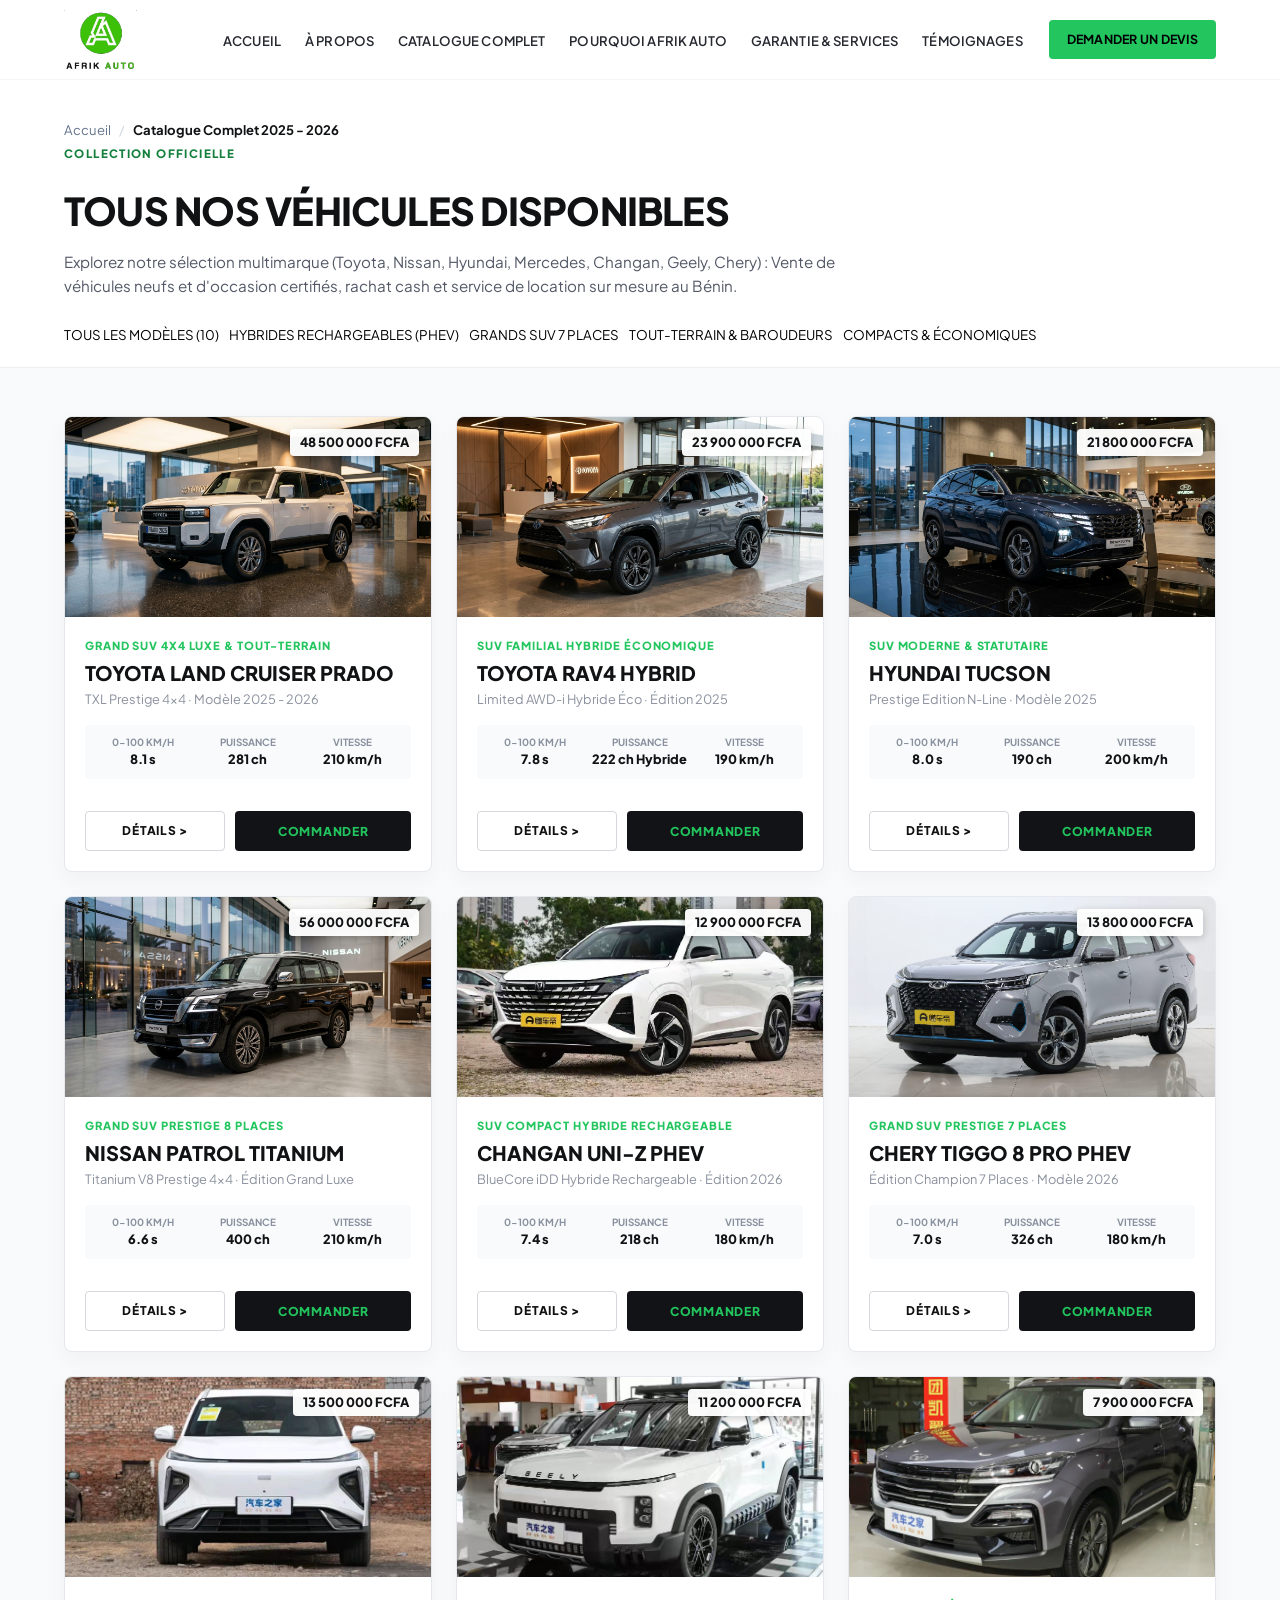
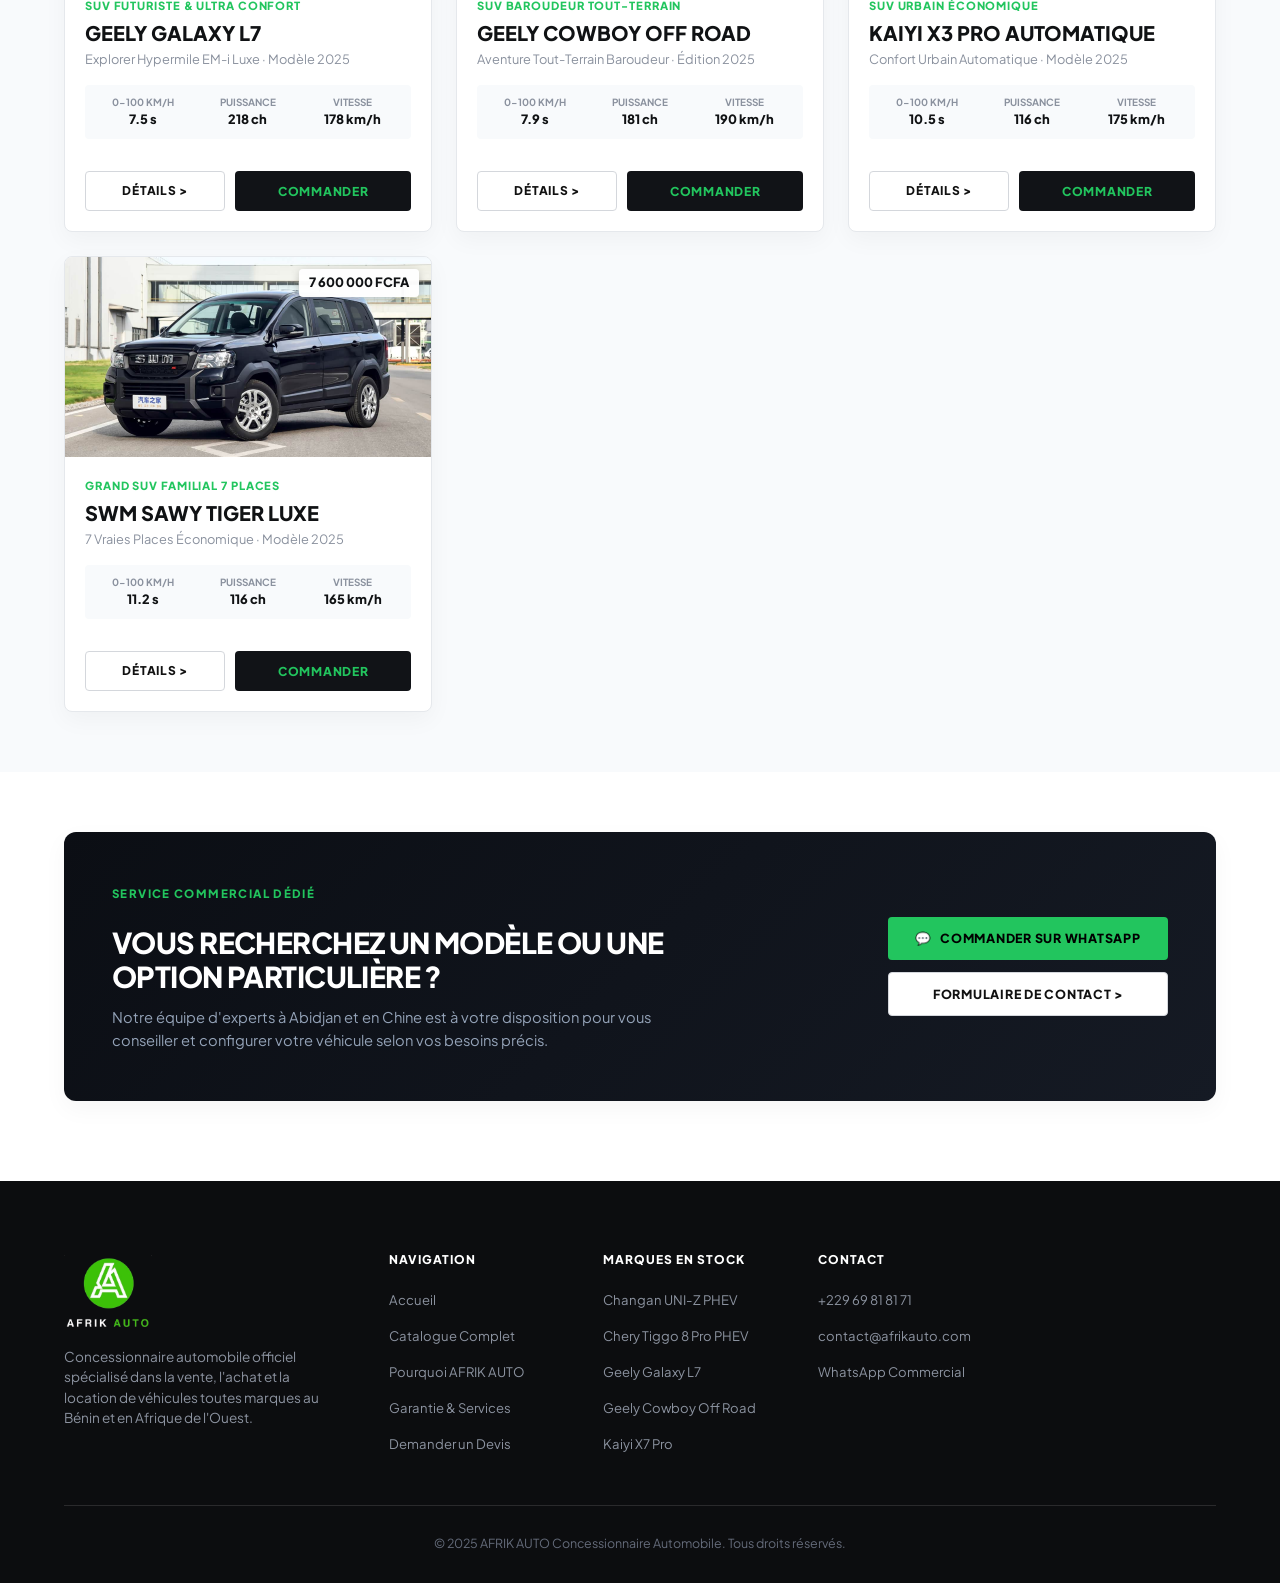
==== commit efd51705: "feat: complete AFRIK AUTO website rebrand, catalog, responsive forms and assets" ====
--- a/catalogue.html
+++ b/catalogue.html
@@ -3,8 +3,8 @@
 <head>
   <meta charset="UTF-8">
   <meta name="viewport" content="width=device-width, initial-scale=1.0">
-  <title>Catalogue Complet des Véhicules — KH-AUTO</title>
-  <meta name="description" content="Découvrez tous les véhicules neufs disponibles chez KH-AUTO : Changan, Chery, Geely, Kaiyi, SWM. SUV Hybrides Rechargeables, 7 Places et Tout-Terrain en direct usine.">
+  <title>Catalogue Complet des Véhicules — AFRIK AUTO</title>
+  <meta name="description" content="Découvrez tous les véhicules neufs disponibles chez AFRIK AUTO : Changan, Chery, Geely, Kaiyi, SWM. SUV Hybrides Rechargeables, 7 Places et Tout-Terrain en direct usine.">
   
   <!-- Favicon / Icône Onglet Navigateur -->
   <link rel="icon" type="image/png" sizes="32x32" href="favicon-32x32.png">
@@ -13,23 +13,24 @@
   <link rel="shortcut icon" href="favicon.ico">
   <link rel="apple-touch-icon" sizes="180x180" href="apple-touch-icon.png">
 
-  <!-- Open Graph / Vercel & Social Sharing -->
+  <!-- Open Graph / Vercel, WhatsApp, Facebook & Social Sharing -->
   <meta property="og:type" content="website">
-  <meta property="og:site_name" content="KH-AUTO">
-  <meta property="og:title" content="Catalogue Complet des Véhicules — KH-AUTO">
-  <meta property="og:description" content="Découvrez tous les véhicules neufs disponibles chez KH-AUTO : Changan, Chery, Geely, Jetour, Kaiyi, SWM. SUV Hybrides Rechargeables et 7 Places.">
-  <meta property="og:image" content="assets/images/og-image.jpg">
-  <meta property="og:image:secure_url" content="assets/images/og-image.jpg">
+  <meta property="og:site_name" content="AFRIK AUTO">
+  <meta property="og:title" content="Catalogue Complet des Véhicules — AFRIK AUTO">
+  <meta property="og:description" content="Découvrez tous les véhicules neufs disponibles chez AFRIK AUTO : Changan, Chery, Geely, Jetour, Kaiyi, SWM. SUV Hybrides Rechargeables et 7 Places.">
+  <meta property="og:image" content="https://raw.githubusercontent.com/lincolndahou/kh-auto/main/assets/images/og-image.jpg">
+  <meta property="og:image:secure_url" content="https://raw.githubusercontent.com/lincolndahou/kh-auto/main/assets/images/og-image.jpg">
   <meta property="og:image:type" content="image/jpeg">
   <meta property="og:image:width" content="1200">
   <meta property="og:image:height" content="630">
-  <meta property="og:image:alt" content="Catalogue Véhicules Chinois KH-AUTO">
+  <meta property="og:image:alt" content="Catalogue Véhicules Multimarques AFRIK AUTO">
   
   <!-- Twitter Card -->
   <meta name="twitter:card" content="summary_large_image">
-  <meta name="twitter:title" content="Catalogue Complet des Véhicules — KH-AUTO">
-  <meta name="twitter:description" content="Explorez toute la collection de SUV chinois neufs chez KH-AUTO.">
-  <meta name="twitter:image" content="assets/images/og-image.jpg">
+  <meta name="twitter:title" content="Catalogue Complet des Véhicules — AFRIK AUTO">
+  <meta name="twitter:description" content="Explorez toute la collection de véhicules neufs, occasions et location chez AFRIK AUTO.">
+  <meta name="twitter:image" content="https://raw.githubusercontent.com/lincolndahou/kh-auto/main/assets/images/og-image.jpg">
+  <meta name="twitter:image:alt" content="Catalogue Véhicules Multimarques AFRIK AUTO">
   
   <!-- Google Fonts: Plus Jakarta Sans & Inter -->
   <link rel="preconnect" href="https://fonts.googleapis.com">
@@ -44,16 +45,17 @@
   <header class="site-header" id="siteHeader">
     <div class="header-container">
       <a href="index.html" class="brand-logo" id="headerLogo">
-        <img src="assets/images/logo-kh-auto.png" alt="KH AUTO" class="site-logo-img">
+        <img src="assets/images/logo-afrik-auto.png" alt="AFRIK AUTO" class="site-logo-img">
       </a>
 
       <nav class="main-nav" id="mainNav">
         <ul class="nav-list">
-          <li><a href="index.html#about" class="nav-link">À PROPOS</a></li>
-          <li><a href="catalogue.html" class="nav-link active">CATALOGUE COMPLET</a></li>
-          <li><a href="index.html#why-us" class="nav-link">POURQUOI KH-AUTO</a></li>
+          <li><a href="index.html" class="nav-link">ACCUEIL</a></li>
+          <li><a href="index.html#about" class="nav-link">&Agrave; PROPOS</a></li>
+          <li><a href="catalogue.html" class="nav-link">CATALOGUE COMPLET</a></li>
+          <li><a href="index.html#why-us" class="nav-link">POURQUOI AFRIK AUTO</a></li>
           <li><a href="index.html#services" class="nav-link">GARANTIE &amp; SERVICES</a></li>
-          <li><a href="index.html#testimonials" class="nav-link">TÉMOIGNAGES</a></li>
+          <li><a href="index.html#testimonials" class="nav-link">T&Eacute;MOIGNAGES</a></li>
         </ul>
       </nav>
 
@@ -73,7 +75,7 @@
     <ul class="mobile-nav-list">
       <li><a href="index.html#about" class="mobile-nav-link">À PROPOS</a></li>
       <li><a href="catalogue.html" class="mobile-nav-link active">CATALOGUE COMPLET</a></li>
-      <li><a href="index.html#why-us" class="mobile-nav-link">POURQUOI KH-AUTO</a></li>
+      <li><a href="index.html#why-us" class="mobile-nav-link">POURQUOI AFRIK AUTO</a></li>
       <li><a href="index.html#services" class="mobile-nav-link">GARANTIE &amp; SERVICES</a></li>
       <li><a href="index.html#testimonials" class="mobile-nav-link">TÉMOIGNAGES</a></li>
     </ul>
@@ -97,7 +99,7 @@
           <span class="section-badge">COLLECTION OFFICIELLE</span>
           <h1 class="catalogue-main-title">TOUS NOS VÉHICULES DISPONIBLES</h1>
           <p class="catalogue-main-desc">
-            Explorez l'intégralité de nos SUV chinois neufs 0 km, Hybrides Rechargeables de dernière génération et Grands 7 Places familiaux. Chaque modèle bénéficie d'une garantie constructeur de 5 ans ou 150 000 km.
+            Explorez notre sélection multimarque (Toyota, Nissan, Hyundai, Mercedes, Changan, Geely, Chery) : Vente de véhicules neufs et d'occasion certifiés, rachat cash et service de location sur mesure au Bénin.
           </p>
         </div>
 
@@ -131,7 +133,7 @@
             <p>Notre équipe d'experts à Abidjan et en Chine est à votre disposition pour vous conseiller et configurer votre véhicule selon vos besoins précis.</p>
           </div>
           <div class="cta-actions-side">
-            <a href="https://wa.me/22996175591?text=Bonjour%20KH-AUTO%2C%20je%20souhaite%20commander%20un%20v%C3%A9hicule%20sur-mesure." target="_blank" class="btn btn-primary btn-whatsapp-direct">
+            <a href="https://wa.me/22969818171?text=Bonjour%20AFRIK AUTO%2C%20je%20souhaite%20commander%20un%20v%C3%A9hicule%20sur-mesure." target="_blank" class="btn btn-primary btn-whatsapp-direct">
               <span>💬</span> COMMANDER SUR WHATSAPP
             </a>
             <a href="index.html#quote" class="btn btn-secondary">FORMULAIRE DE CONTACT &gt;</a>
@@ -147,9 +149,9 @@
       <div class="footer-top-grid">
         <div class="footer-brand-col">
           <a href="index.html" class="brand-logo footer-logo">
-            <img src="assets/images/logo-kh-auto-white.png" alt="KH AUTO" class="site-footer-logo-img">
+            <img src="assets/images/logo-afrik-auto-white.png" alt="AFRIK AUTO" class="site-footer-logo-img">
           </a>
-          <p class="footer-tagline">Concessionnaire automobile officiel spécialisé dans l'importation directe de SUV et véhicules chinois de premier plan.</p>
+          <p class="footer-tagline">Concessionnaire automobile officiel spécialisé dans la vente, l'achat et la location de véhicules toutes marques au Bénin et en Afrique de l'Ouest.</p>
         </div>
 
         <div class="footer-links-col">
@@ -157,7 +159,7 @@
           <ul class="footer-links-list">
             <li><a href="index.html">Accueil</a></li>
             <li><a href="catalogue.html">Catalogue Complet</a></li>
-            <li><a href="index.html#why-us">Pourquoi KH-AUTO</a></li>
+            <li><a href="index.html#why-us">Pourquoi AFRIK AUTO</a></li>
             <li><a href="index.html#services">Garantie &amp; Services</a></li>
             <li><a href="index.html#quote">Demander un Devis</a></li>
           </ul>
@@ -177,15 +179,15 @@
         <div class="footer-links-col">
           <h4 class="footer-heading">CONTACT</h4>
           <ul class="footer-links-list">
-            <li><a href="tel:+22996175591">+229 96 17 55 91</a></li>
-            <li><a href="mailto:contact@kh-auto.com">contact@kh-auto.com</a></li>
-            <li><a href="https://wa.me/22996175591">WhatsApp Commercial</a></li>
+            <li><a href="tel:+22969818171">+229 69 81 81 71</a></li>
+            <li><a href="mailto:contact@afrikauto.com">contact@afrikauto.com</a></li>
+            <li><a href="https://wa.me/22969818171">WhatsApp Commercial</a></li>
           </ul>
         </div>
       </div>
 
       <div class="footer-bottom-bar">
-        <p class="copyright-text">&copy; 2025 KH-AUTO Concessionnaire Automobile. Tous droits réservés.</p>
+        <p class="copyright-text">&copy; 2025 AFRIK AUTO Concessionnaire Automobile. Tous droits réservés.</p>
       </div>
     </div>
   </footer>
--- a/styles.css
+++ b/styles.css
@@ -1,12 +1,12 @@
 /* ==========================================================================
-   VOLTSPRINT MOTORS — PREMIUM CHINESE EV & HYBRID DEALERSHIP
+   AFRIK AUTO — VENTE, ACHAT & LOCATION DE VÉHICULES DE TOUS TYPES
    Pixel-Accurate Automotive Dealership Style System
    ========================================================================== */
 
 :root {
   /* Brand Colors */
-  --color-volt-lime: #c8f802;
-  --color-volt-lime-hover: #b6e200;
+  --color-volt-lime: #22c55e;
+  --color-volt-lime-hover: #16a34a;
   --color-volt-dark: #0a0a0c;
   --color-dark-bg: #09090b;
   --color-footer-bg: #0c0d0f;
@@ -18,7 +18,7 @@
   --text-secondary: #525866;
   --text-muted: #8a919e;
   --text-white: #ffffff;
-  --text-lime-badge: #84b800;
+  --text-lime-badge: #15803d;
   
   /* Borders & Dividers */
   --border-light: #eceef2;
@@ -31,7 +31,7 @@
   
   /* Spacing & Sizes */
   --container-max-width: 1200px;
-  --header-height: 72px;
+  --header-height: 80px;
   --radius-sm: 4px;
   --radius-md: 8px;
   --radius-lg: 12px;
@@ -267,7 +267,7 @@
 .btn-primary:hover, .btn-reserve:hover {
   background-color: var(--color-volt-lime-hover);
   transform: translateY(-1px);
-  box-shadow: 0 4px 14px rgba(200, 248, 2, 0.4);
+  box-shadow: 0 4px 14px rgba(34, 197, 94, 0.4);
 }
 
 .btn-secondary {
@@ -377,7 +377,7 @@
 }
 
 .logo-accent {
-  color: #8bb500;
+  color: #22c55e;
 }
 
 .logo-tag {
@@ -394,21 +394,41 @@
 .main-nav .nav-list {
   display: flex;
   align-items: center;
-  gap: 32px;
+  gap: 20px;
 }
 
 .nav-link {
   font-family: var(--font-heading);
-  font-size: 0.76rem;
-  font-weight: 700;
-  letter-spacing: 0.08em;
+  font-size: 0.82rem;
+  font-weight: 600;
+  letter-spacing: 0.01em;
   color: #262930;
   position: relative;
-  padding: 8px 0;
+  padding: 6px 2px;
+  white-space: nowrap;
+  text-decoration: none;
+  transition: color 0.25s ease;
+}
+
+.nav-link::after {
+  content: '';
+  position: absolute;
+  bottom: 0;
+  left: 0;
+  width: 0;
+  height: 2.5px;
+  background-color: #22c55e;
+  border-radius: 2px;
+  transition: width 0.25s cubic-bezier(0.4, 0, 0.2, 1);
 }
 
 .nav-link:hover {
-  color: #000000;
+  color: #0a0a0c;
+}
+
+.nav-link:hover::after,
+.nav-link.active::after {
+  width: 100%;
 }
 
 .header-actions {
@@ -418,9 +438,11 @@
 }
 
 .btn-reserve {
-  padding: 10px 22px;
-  font-size: 0.74rem;
-  letter-spacing: 0.07em;
+  padding: 10px 18px;
+  font-size: 0.78rem;
+  letter-spacing: 0.02em;
+  font-weight: 700;
+  white-space: nowrap;
 }
 
 .mobile-menu-toggle {
@@ -551,7 +573,7 @@
   font-weight: 800;
   letter-spacing: 0.12em;
   text-transform: uppercase;
-  color: #84b800;
+  color: #22c55e;
   margin-bottom: 10px;
 }
 
@@ -570,7 +592,7 @@
 }
 
 .hero-title .text-accent {
-  color: #c8f802;
+  color: #22c55e;
   -webkit-text-stroke: 0.8px rgba(0, 0, 0, 0.12);
 }
 
@@ -723,7 +745,7 @@
 }
 
 .lineup-header-left .section-badge {
-  color: #84b800;
+  color: #22c55e;
   font-family: var(--font-heading);
   font-size: 0.75rem;
   font-weight: 800;
@@ -769,7 +791,7 @@
 }
 
 .view-all-link:hover {
-  color: #84b800;
+  color: #22c55e;
   transform: translateX(2px);
 }
 
@@ -972,7 +994,7 @@
   align-items: center;
   gap: 6px;
   background-color: #111317;
-  color: #c8f802;
+  color: #22c55e;
   font-family: var(--font-heading);
   font-size: 0.72rem;
   font-weight: 800;
@@ -1009,7 +1031,7 @@
   justify-content: center;
   gap: 6px;
   background-color: #111317;
-  color: #c8f802;
+  color: #22c55e;
   font-family: var(--font-heading);
   font-size: 0.76rem;
   font-weight: 800;
@@ -1064,7 +1086,7 @@
 }
 
 .about-main-title .text-accent-brand {
-  color: #76a500;
+  color: #22c55e;
 }
 
 .about-lead-paragraph {
@@ -1081,7 +1103,7 @@
 
 .about-quote-box {
   background-color: #f6fae9;
-  border-left: 4px solid #84b800;
+  border-left: 4px solid #22c55e;
   border-radius: 8px;
   padding: 20px 24px;
   box-shadow: 0 4px 16px rgba(132, 184, 0, 0.08);
@@ -1199,7 +1221,7 @@
   align-items: center;
   justify-content: flex-start;
   margin-bottom: 16px;
-  color: #84b800;
+  color: #22c55e;
 }
 
 .feature-svg {
@@ -1389,8 +1411,8 @@
 }
 
 .testimonial-card.featured-testimonial {
-  border-color: #c8f802;
-  box-shadow: 0 8px 24px rgba(200, 248, 2, 0.12);
+  border-color: #22c55e;
+  box-shadow: 0 8px 24px rgba(34, 197, 94, 0.12);
 }
 
 .testimonial-rating {
@@ -1442,8 +1464,8 @@
 }
 
 .featured-testimonial .author-avatar-initials {
-  border-color: #c8f802;
-  box-shadow: 0 4px 12px rgba(200, 248, 2, 0.2);
+  border-color: #22c55e;
+  box-shadow: 0 4px 12px rgba(34, 197, 94, 0.2);
 }
 
 .testimonial-author-info {
@@ -1469,7 +1491,7 @@
   font-family: var(--font-heading);
   font-size: 0.68rem;
   font-weight: 800;
-  color: #84b800;
+  color: #22c55e;
   text-transform: uppercase;
   margin-top: 4px;
   letter-spacing: 0.04em;
@@ -1500,7 +1522,7 @@
 }
 
 .quote-card-container .section-badge {
-  color: #c8f802;
+  color: #22c55e;
 }
 
 .newsletter-title {
@@ -1569,8 +1591,8 @@
 }
 
 .form-input:focus, .form-select:focus {
-  border-color: #c8f802;
-  box-shadow: 0 0 0 2px rgba(200, 248, 2, 0.3);
+  border-color: #22c55e;
+  box-shadow: 0 0 0 2px rgba(34, 197, 94, 0.3);
 }
 
 .btn-quote-submit {
@@ -1579,7 +1601,7 @@
   font-size: 0.82rem;
   letter-spacing: 0.06em;
   margin-top: 6px;
-  background-color: #c8f802;
+  background-color: #22c55e;
   color: #000000;
   font-weight: 800;
   border: none;
@@ -1589,8 +1611,8 @@
 }
 
 .btn-quote-submit:hover {
-  background-color: #d8ff24;
-  box-shadow: 0 6px 20px rgba(200, 248, 2, 0.35);
+  background-color: #22c55e;
+  box-shadow: 0 6px 20px rgba(34, 197, 94, 0.35);
   transform: translateY(-2px);
 }
 
@@ -1648,7 +1670,7 @@
 }
 
 .contact-item:hover {
-  border-color: #c8f802;
+  border-color: #22c55e;
   background-color: #0f1726;
   transform: translateX(3px);
 }
@@ -1656,7 +1678,7 @@
 .contact-icon {
   width: 28px;
   height: 28px;
-  color: #c8f802;
+  color: #22c55e;
   display: flex;
   align-items: center;
   justify-content: center;
@@ -2008,7 +2030,7 @@
     font-size: 0.72rem;
     font-weight: 800;
     letter-spacing: 0.06em;
-    color: #84b800;
+    color: #22c55e;
     display: block;
     text-align: center;
   }
@@ -2029,7 +2051,7 @@
   }
 
   .hero-title .text-accent {
-    color: #c8f802;
+    color: #22c55e;
     -webkit-text-stroke: 0.8px rgba(0, 0, 0, 0.1);
   }
 
@@ -2091,13 +2113,39 @@
   }
 
   .lineup-header-row {
-    flex-direction: row;
-    align-items: flex-end;
-    justify-content: space-between;
+    flex-direction: column;
+    align-items: center;
+    text-align: center;
+    gap: 14px;
+    margin-bottom: 24px;
+  }
+
+  .lineup-header-left {
+    align-items: center;
+    text-align: center;
+    max-width: 100%;
+  }
+
+  .lineup-header-left .section-badge {
+    margin: 0 auto 8px auto;
+    text-align: center;
+    display: inline-block;
   }
 
   .lineup-header-left .section-title {
-    font-size: 1.6rem;
+    font-size: 1.65rem;
+    text-align: center;
+  }
+
+  .lineup-header-left .section-subtitle-text {
+    text-align: center;
+    max-width: 440px;
+    margin: 0 auto;
+  }
+
+  .lineup-header-right {
+    text-align: center;
+    padding-bottom: 0;
   }
 
   .models-grid {
@@ -2230,7 +2278,7 @@
     align-items: center;
     justify-content: center;
     background-color: #111317;
-    color: #c8f802;
+    color: #22c55e;
     font-family: var(--font-heading);
     font-size: 0.64rem;
     font-weight: 800;
@@ -2574,7 +2622,7 @@
 .dp-thumb:hover {
   border-color: var(--color-volt-lime);
   transform: translateY(-2px);
-  box-shadow: 0 4px 12px rgba(200, 248, 2, 0.25);
+  box-shadow: 0 4px 12px rgba(34, 197, 94, 0.25);
 }
 
 /* CIF Card */
@@ -2667,7 +2715,7 @@
   font-weight: 800;
   letter-spacing: 0.08em;
   text-transform: uppercase;
-  color: #84b800;
+  color: #22c55e;
   margin-bottom: 6px;
 }
 
@@ -2869,7 +2917,7 @@
   font-family: var(--font-heading);
   font-size: 1.1rem;
   font-weight: 900;
-  color: #84b800;
+  color: #22c55e;
   background-color: rgba(132, 184, 0, 0.12);
   padding: 4px 10px;
   border-radius: 6px;
@@ -2981,7 +3029,7 @@
   font-weight: 800;
   letter-spacing: 0.08em;
   text-transform: uppercase;
-  color: #84b800;
+  color: #22c55e;
   margin-bottom: 4px;
 }
 
@@ -3218,7 +3266,7 @@
 }
 
 .vehicule-quote-card .section-badge {
-  color: #c8f802;
+  color: #22c55e;
 }
 
 .vquote-header {
@@ -3371,7 +3419,7 @@
     align-items: center;
     justify-content: center;
     background-color: #111317;
-    color: #c8f802;
+    color: #22c55e;
     font-family: var(--font-heading);
     font-size: 0.64rem;
     font-weight: 800;
@@ -3469,3 +3517,319 @@
     font-size: 0.58rem;
   }
 }
+
+
+/* AFRIK AUTO Authentic Complete Logo (Icon + Original Text) */
+.brand-logo {
+  display: flex;
+  align-items: center;
+  text-decoration: none;
+  padding: 4px 0;
+}
+.site-logo-img {
+  height: 60px;
+  width: auto;
+  max-width: 140px;
+  object-fit: contain;
+  display: block;
+}
+.site-footer-logo-img {
+  height: 72px;
+  width: auto;
+  max-width: 160px;
+  object-fit: contain;
+  display: block;
+}
+
+
+/* ==========================================================================
+   AFRIK AUTO - INTERACTIVE ACHAT / VENTE / LOCATION WIDGET & SERVICES
+   ========================================================================== */
+
+.hero-action-widget-section {
+  position: relative;
+  margin-top: -45px;
+  z-index: 30;
+  padding-bottom: 40px;
+}
+
+.action-widget-card {
+  background: #ffffff;
+  border-radius: 16px;
+  box-shadow: 0 15px 40px rgba(0, 0, 0, 0.12), 0 2px 10px rgba(34, 197, 94, 0.08);
+  border: 1px solid rgba(34, 197, 94, 0.25);
+  overflow: hidden;
+  max-width: 1100px;
+  margin: 0 auto;
+}
+
+.widget-tabs-nav {
+  display: flex;
+  background: #0d1117;
+  border-bottom: 2px solid #22c55e;
+}
+
+.widget-tab-btn {
+  flex: 1;
+  padding: 18px 24px;
+  border: none;
+  background: transparent;
+  color: #94a3b8;
+  font-family: inherit;
+  font-size: 1rem;
+  font-weight: 700;
+  text-align: center;
+  cursor: pointer;
+  display: flex;
+  align-items: center;
+  justify-content: center;
+  gap: 10px;
+  transition: all 0.25s ease;
+  border-right: 1px solid rgba(255, 255, 255, 0.08);
+}
+
+.widget-tab-btn:last-child {
+  border-right: none;
+}
+
+.widget-tab-btn:hover {
+  color: #ffffff;
+  background: rgba(34, 197, 94, 0.08);
+}
+
+.widget-tab-btn.active {
+  color: #101214;
+  background: #22c55e;
+  font-weight: 800;
+}
+
+.widget-tab-btn .tab-icon {
+  font-size: 1.25rem;
+}
+
+.widget-tab-pane {
+  display: none;
+  padding: 30px 36px;
+  background: #ffffff;
+}
+
+.widget-tab-pane.active {
+  display: block;
+}
+
+.widget-form-grid {
+  display: grid;
+  grid-template-columns: repeat(auto-fit, minmax(200px, 1fr)) 180px;
+  gap: 16px;
+  align-items: flex-end;
+}
+
+.widget-form-field {
+  display: flex;
+  flex-direction: column;
+  gap: 6px;
+}
+
+.widget-label {
+  font-size: 0.82rem;
+  font-weight: 700;
+  color: #1e293b;
+  text-transform: uppercase;
+  letter-spacing: 0.5px;
+}
+
+.widget-input, .widget-select {
+  height: 48px;
+  padding: 0 14px;
+  border: 1.5px solid #cbd5e1;
+  border-radius: 8px;
+  font-family: inherit;
+  font-size: 0.95rem;
+  color: #0f172a;
+  background: #f8fafc;
+  outline: none;
+  transition: border-color 0.2s ease, box-shadow 0.2s ease;
+}
+
+.widget-input:focus, .widget-select:focus {
+  border-color: #22c55e;
+  box-shadow: 0 0 0 3px rgba(34, 197, 94, 0.2);
+  background: #ffffff;
+}
+
+.widget-btn-submit {
+  height: 48px;
+  background: #22c55e;
+  color: #101214;
+  border: none;
+  border-radius: 8px;
+  font-family: inherit;
+  font-size: 0.95rem;
+  font-weight: 800;
+  text-transform: uppercase;
+  letter-spacing: 0.5px;
+  cursor: pointer;
+  display: flex;
+  align-items: center;
+  justify-content: center;
+  gap: 8px;
+  transition: all 0.2s ease;
+  box-shadow: 0 4px 14px rgba(34, 197, 94, 0.35);
+}
+
+.widget-btn-submit:hover {
+  background: #16a34a;
+  transform: translateY(-2px);
+  box-shadow: 0 6px 20px rgba(34, 197, 94, 0.5);
+}
+
+@media (max-width: 900px) {
+  .hero-action-widget-section {
+    margin-top: 20px;
+  }
+  .widget-tabs-nav {
+    flex-direction: column;
+  }
+  .widget-form-grid {
+    grid-template-columns: 1fr;
+  }
+  .widget-tab-pane {
+    padding: 20px 16px;
+  }
+}
+
+
+/* ==========================================================================
+   QUOTE SECTION - 3-MODE INTERACTIVE SWITCHER (ACHAT / VENTE / LOCATION)
+   ========================================================================== */
+
+.quote-mode-switcher-wrap {
+  margin-bottom: 28px;
+  background: rgba(255, 255, 255, 0.04);
+  padding: 16px 20px;
+  border-radius: 14px;
+  border: 1px solid rgba(255, 255, 255, 0.08);
+}
+
+.quote-mode-prompt {
+  font-size: 0.85rem;
+  font-weight: 800;
+  text-transform: uppercase;
+  letter-spacing: 1.2px;
+  color: #22c55e;
+  margin-bottom: 12px;
+  display: flex;
+  align-items: center;
+  gap: 8px;
+}
+
+.quote-mode-pills {
+  display: grid;
+  grid-template-columns: repeat(3, 1fr);
+  gap: 10px;
+}
+
+.quote-mode-pill {
+  padding: 12px 16px;
+  background: rgba(255, 255, 255, 0.06);
+  color: #cbd5e1;
+  border: 1.5px solid rgba(255, 255, 255, 0.12);
+  border-radius: 10px;
+  font-family: inherit;
+  font-size: 0.95rem;
+  font-weight: 700;
+  cursor: pointer;
+  display: flex;
+  align-items: center;
+  justify-content: center;
+  gap: 8px;
+  transition: all 0.2s ease;
+}
+
+.quote-mode-pill:hover {
+  background: rgba(34, 197, 94, 0.12);
+  border-color: rgba(34, 197, 94, 0.4);
+  color: #ffffff;
+}
+
+.quote-mode-pill.active {
+  background: #22c55e;
+  border-color: #22c55e;
+  color: #0a0a0c;
+  font-weight: 800;
+  box-shadow: 0 4px 15px rgba(34, 197, 94, 0.35);
+}
+
+.quote-form-pane {
+  display: none;
+  animation: fadeInForm 0.3s ease-in-out;
+}
+
+.quote-form-pane.active {
+  display: block;
+}
+
+@keyframes fadeInForm {
+  from { opacity: 0; transform: translateY(6px); }
+  to { opacity: 1; transform: translateY(0); }
+}
+
+@media (max-width: 650px) {
+  .quote-mode-pills {
+    grid-template-columns: 1fr;
+  }
+}
+
+
+.main-nav {
+  margin-left: auto;
+  margin-right: 24px;
+}
+.brand-logo {
+  flex-shrink: 0;
+  margin-right: 30px;
+}
+
+
+/* ================= QUOTE HEADER COMPACT ACTION TABS ================= */
+.quote-header-actions {
+  display: inline-flex;
+  flex-wrap: wrap;
+  justify-content: center;
+  align-items: center;
+  gap: 8px;
+  background: rgba(255, 255, 255, 0.04);
+  padding: 5px 6px;
+  border-radius: 9999px;
+  border: 1px solid rgba(255, 255, 255, 0.08);
+  margin-top: 6px;
+}
+
+.quote-nav-tab {
+  padding: 8px 20px;
+  background: transparent;
+  color: #94a3b8;
+  border: 1px solid transparent;
+  border-radius: 9999px;
+  font-family: 'Plus Jakarta Sans', sans-serif;
+  font-size: 0.84rem;
+  font-weight: 700;
+  letter-spacing: 0.4px;
+  cursor: pointer;
+  transition: all 0.2s cubic-bezier(0.16, 1, 0.3, 1);
+  white-space: nowrap;
+  outline: none;
+}
+
+.quote-nav-tab:hover {
+  color: #ffffff;
+  background: rgba(255, 255, 255, 0.08);
+}
+
+.quote-nav-tab.active {
+  background: #22c55e !important;
+  border-color: #22c55e !important;
+  color: #0a0a0c !important;
+  font-weight: 800 !important;
+  box-shadow: 0 4px 15px rgba(34, 197, 94, 0.35) !important;
+}
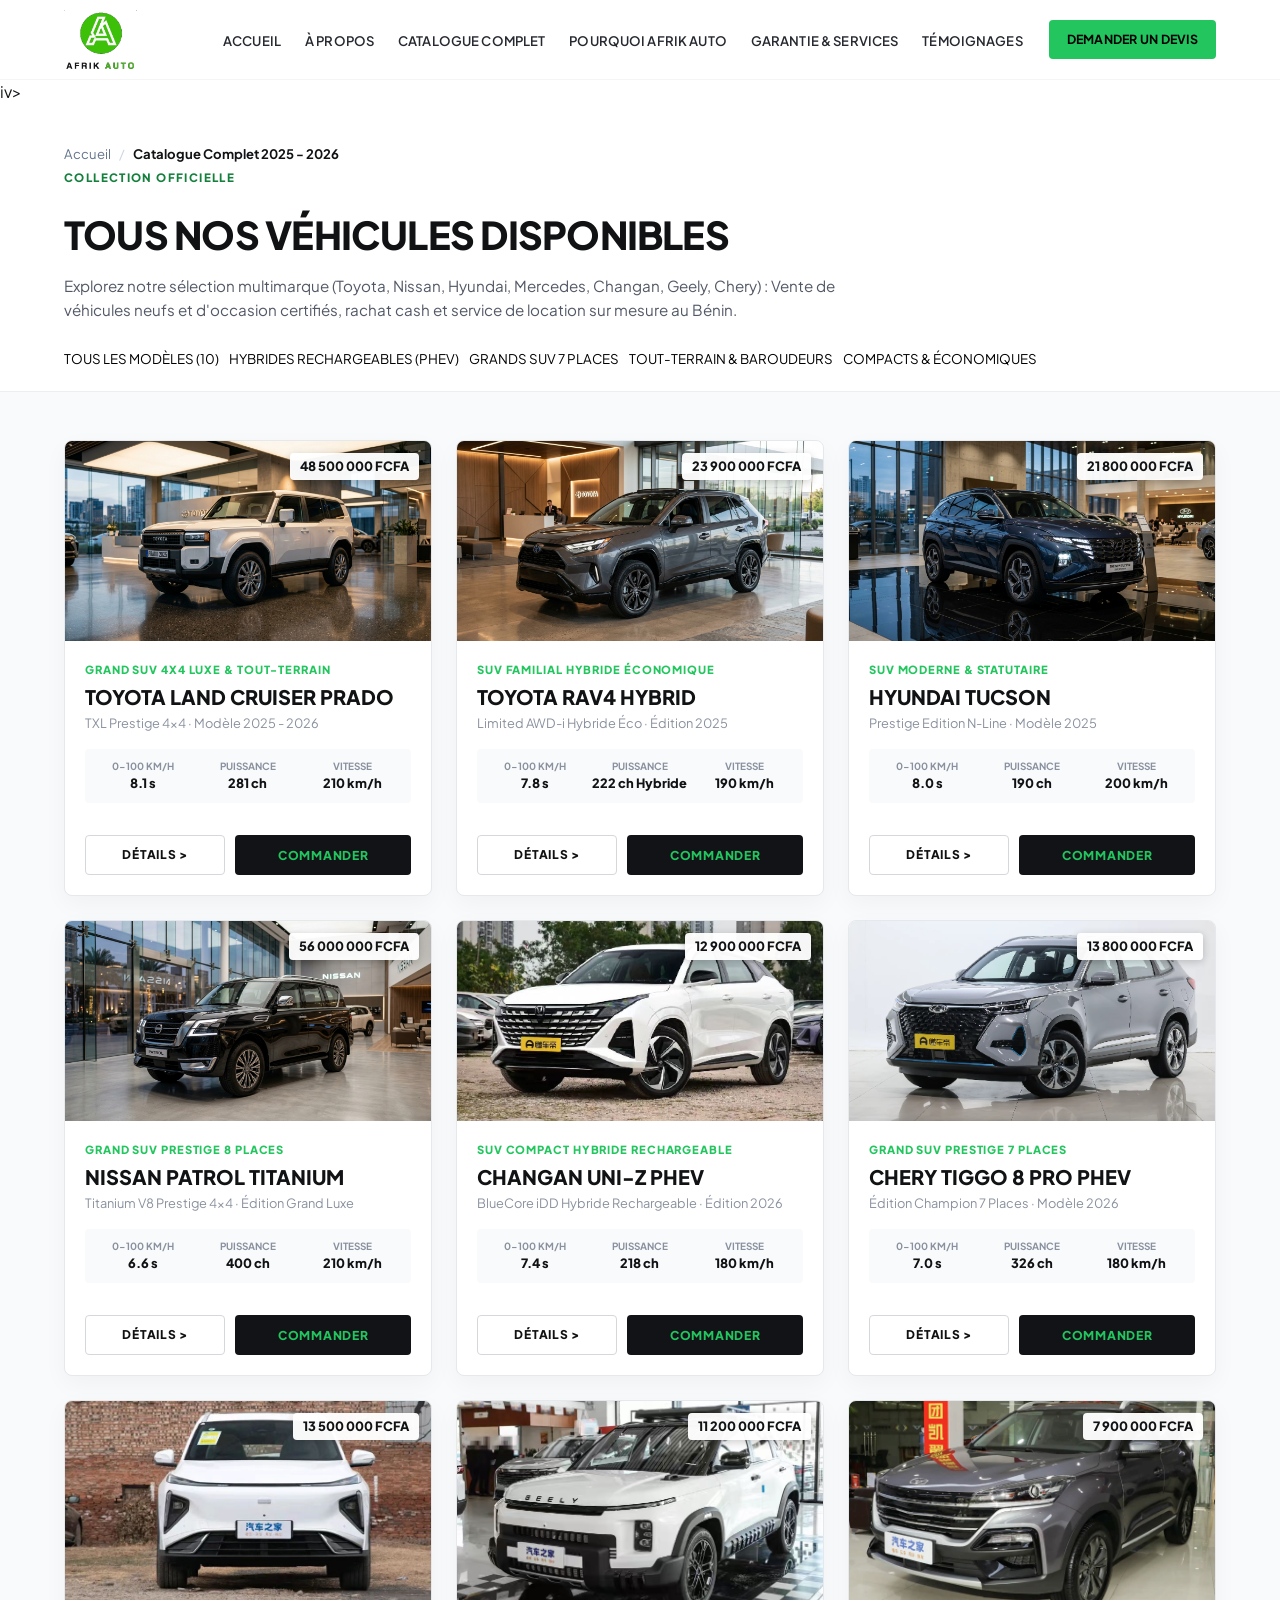
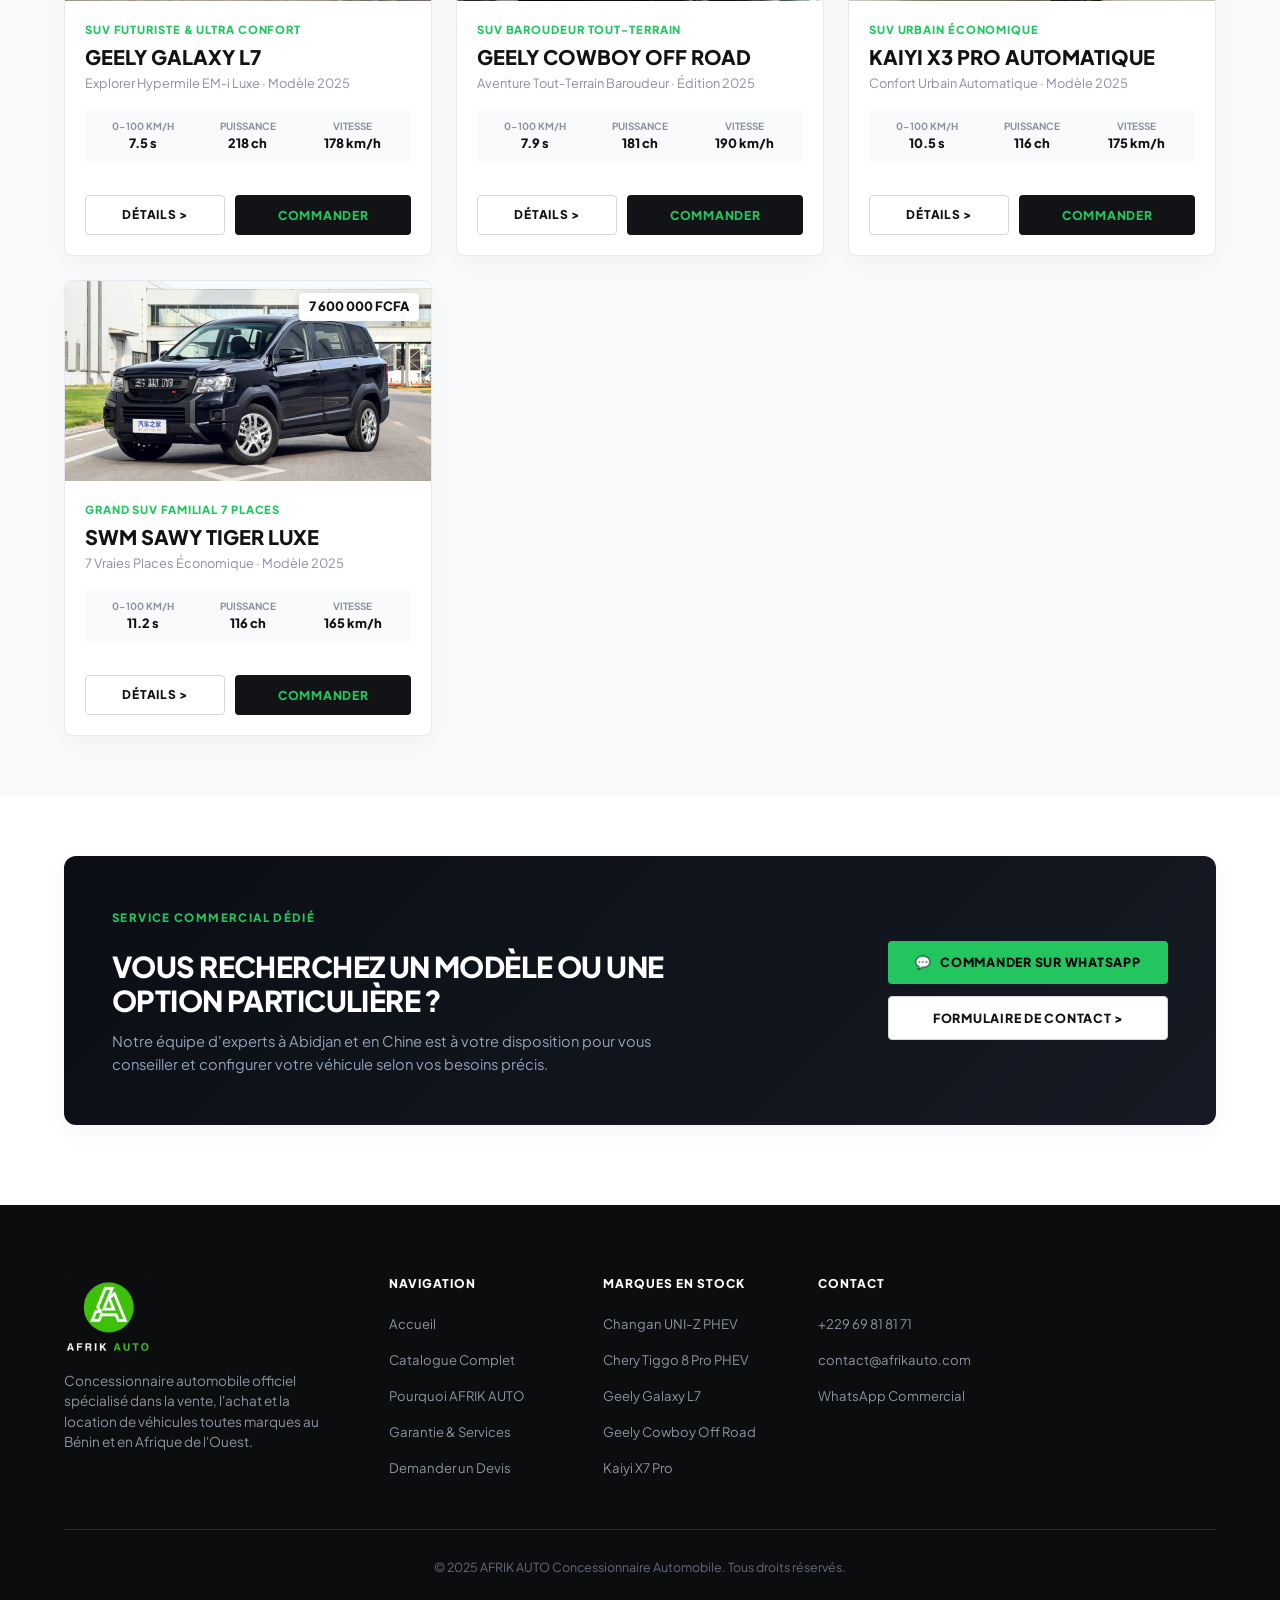
==== commit 64452beb: "feat: smooth luxury dropdown animations for mobile navigation menu" ====
--- a/catalogue.html
+++ b/catalogue.html
@@ -3,15 +3,11 @@
 <head>
   <meta charset="UTF-8">
   <meta name="viewport" content="width=device-width, initial-scale=1.0">
+  <link rel="icon" type="image/svg+xml" href="favicon.svg">
   <title>Catalogue Complet des Véhicules — AFRIK AUTO</title>
   <meta name="description" content="Découvrez tous les véhicules neufs disponibles chez AFRIK AUTO : Changan, Chery, Geely, Kaiyi, SWM. SUV Hybrides Rechargeables, 7 Places et Tout-Terrain en direct usine.">
   
-  <!-- Favicon / Icône Onglet Navigateur -->
-  <link rel="icon" type="image/png" sizes="32x32" href="favicon-32x32.png">
-  <link rel="icon" type="image/png" sizes="16x16" href="favicon-16x16.png">
-  <link rel="icon" type="image/png" href="favicon.png">
-  <link rel="shortcut icon" href="favicon.ico">
-  <link rel="apple-touch-icon" sizes="180x180" href="apple-touch-icon.png">
+  <!-- Favicon SVG Vectoriel Universel -->
 
   <!-- Open Graph / Vercel, WhatsApp, Facebook & Social Sharing -->
   <meta property="og:type" content="website">
@@ -73,16 +69,20 @@
   <!-- Mobile Drawer Navigation -->
   <div class="mobile-nav-drawer" id="mobileDrawer">
     <ul class="mobile-nav-list">
-      <li><a href="index.html#about" class="mobile-nav-link">À PROPOS</a></li>
-      <li><a href="catalogue.html" class="mobile-nav-link active">CATALOGUE COMPLET</a></li>
-      <li><a href="index.html#why-us" class="mobile-nav-link">POURQUOI AFRIK AUTO</a></li>
-      <li><a href="index.html#services" class="mobile-nav-link">GARANTIE &amp; SERVICES</a></li>
-      <li><a href="index.html#testimonials" class="mobile-nav-link">TÉMOIGNAGES</a></li>
+      <li><a href="index.html#" class="mobile-nav-link"><span>ACCUEIL</span> <span>&rarr;</span></a></li>
+      <li><a href="index.html#about" class="mobile-nav-link"><span>&Agrave; PROPOS</span> <span>&rarr;</span></a></li>
+      <li><a href="index.html#inventory" class="mobile-nav-link"><span>NOTRE CATALOGUE</span> <span>&rarr;</span></a></li>
+      <li><a href="index.html#why-us" class="mobile-nav-link"><span>POURQUOI AFRIK AUTO</span> <span>&rarr;</span></a></li>
+      <li><a href="index.html#services" class="mobile-nav-link"><span>GARANTIE &amp; SERVICES</span> <span>&rarr;</span></a></li>
+      <li><a href="index.html#testimonials" class="mobile-nav-link"><span>T&Eacute;MOIGNAGES</span> <span>&rarr;</span></a></li>
     </ul>
     <div class="mobile-drawer-cta">
-      <a href="index.html#quote" class="btn btn-reserve full-width">DEMANDER UN DEVIS</a>
+      <a href="index.html#quote" class="btn btn-reserve full-width" style="display:flex; justify-content:center;">DEMANDER UN DEVIS</a>
+      <a href="https://wa.me/22969818171" target="_blank" class="mobile-whatsapp-quick">
+        <span>💬 Contact WhatsApp Direct : +229 69 81 81 71</span>
+      </a>
     </div>
-  </div>
+  </div>iv>
 
   <main>
     <!-- ==================== BANNIÈRE CATALOGUE ==================== -->
--- a/styles.css
+++ b/styles.css
@@ -445,71 +445,7 @@
   white-space: nowrap;
 }
 
-.mobile-menu-toggle {
-  display: none;
-  flex-direction: column;
-  justify-content: space-between;
-  width: 24px;
-  height: 18px;
-  padding: 0;
-}
-
-.mobile-menu-toggle span {
-  width: 100%;
-  height: 2px;
-  background-color: #111111;
-  border-radius: 2px;
-  transition: all var(--transition-fast);
-}
-
-.mobile-menu-toggle.active span:nth-child(1) {
-  transform: translateY(8px) rotate(45deg);
-}
-
-.mobile-menu-toggle.active span:nth-child(2) {
-  opacity: 0;
-}
-
-.mobile-menu-toggle.active span:nth-child(3) {
-  transform: translateY(-8px) rotate(-45deg);
-}
-
-.mobile-nav-drawer {
-  display: none;
-  position: fixed;
-  top: var(--header-height);
-  left: 0;
-  width: 100%;
-  background-color: #ffffff;
-  padding: 24px;
-  border-bottom: 1px solid var(--border-light);
-  box-shadow: 0 12px 30px rgba(0, 0, 0, 0.08);
-  z-index: 999;
-}
-
-.mobile-nav-drawer.open {
-  display: block;
-}
-
-.mobile-nav-list {
-  display: flex;
-  flex-direction: column;
-  gap: 16px;
-}
-
-.mobile-nav-link {
-  font-family: var(--font-heading);
-  font-size: 1rem;
-  font-weight: 700;
-  letter-spacing: 0.05em;
-  color: var(--text-primary);
-  display: block;
-  padding: 8px 0;
-}
-
-.mobile-drawer-cta {
-  margin-top: 24px;
-}
+
 
 /* ==========================================================================
    1. HERO / MAIN OFFER (FULL-WIDTH IMMERSIVE CANVAS)
@@ -3833,3 +3769,207 @@
   font-weight: 800 !important;
   box-shadow: 0 4px 15px rgba(34, 197, 94, 0.35) !important;
 }
+
+
+/* ==========================================================================
+   ANIMATED MOBILE NAVIGATION DRAWER (LUXURY GLASSMORPHISM & SMOOTH DROP)
+   ========================================================================== */
+.mobile-menu-toggle {
+  display: none;
+  position: relative;
+  width: 42px;
+  height: 42px;
+  border-radius: 10px;
+  background: rgba(255, 255, 255, 0.08);
+  border: 1px solid rgba(255, 255, 255, 0.15);
+  cursor: pointer;
+  padding: 0;
+  align-items: center;
+  justify-content: center;
+  transition: all 0.3s ease;
+  z-index: 1001;
+}
+
+.mobile-menu-toggle:hover {
+  background: rgba(34, 197, 94, 0.15);
+  border-color: #22c55e;
+}
+
+.mobile-menu-toggle span {
+  display: block;
+  position: absolute;
+  width: 20px;
+  height: 2px;
+  background-color: #111111;
+  border-radius: 2px;
+  transition: all 0.3s cubic-bezier(0.16, 1, 0.3, 1);
+  left: 10px;
+}
+
+.mobile-menu-toggle span:nth-child(1) { top: 13px; }
+.mobile-menu-toggle span:nth-child(2) { top: 19px; }
+.mobile-menu-toggle span:nth-child(3) { top: 25px; }
+
+.mobile-menu-toggle.active {
+  background: rgba(34, 197, 94, 0.2);
+  border-color: #22c55e;
+}
+
+.mobile-menu-toggle.active span:nth-child(1) {
+  top: 19px;
+  transform: rotate(45deg);
+  background-color: #22c55e;
+}
+
+.mobile-menu-toggle.active span:nth-child(2) {
+  opacity: 0;
+  transform: scaleX(0);
+}
+
+.mobile-menu-toggle.active span:nth-child(3) {
+  top: 19px;
+  transform: rotate(-45deg);
+  background-color: #22c55e;
+}
+
+.mobile-nav-drawer {
+  display: block !important;
+  position: fixed;
+  top: var(--header-height, 70px);
+  left: 0;
+  width: 100%;
+  max-height: calc(100vh - var(--header-height, 70px));
+  background: rgba(10, 10, 12, 0.97);
+  backdrop-filter: blur(24px);
+  -webkit-backdrop-filter: blur(24px);
+  padding: 24px 20px 32px 20px;
+  border-bottom: 2px solid rgba(34, 197, 94, 0.3);
+  box-shadow: 0 25px 50px -12px rgba(0, 0, 0, 0.7);
+  z-index: 1000;
+  overflow-y: auto;
+  
+  /* Smooth dropdown slide & fade animation */
+  opacity: 0;
+  visibility: hidden;
+  transform: translateY(-20px) scaleY(0.95);
+  transform-origin: top center;
+  transition: opacity 0.35s cubic-bezier(0.16, 1, 0.3, 1),
+              transform 0.35s cubic-bezier(0.16, 1, 0.3, 1),
+              visibility 0.35s cubic-bezier(0.16, 1, 0.3, 1);
+  pointer-events: none;
+}
+
+.mobile-nav-drawer.open {
+  opacity: 1;
+  visibility: visible;
+  transform: translateY(0) scaleY(1);
+  pointer-events: auto;
+}
+
+.mobile-nav-list {
+  display: flex;
+  flex-direction: column;
+  gap: 8px;
+  list-style: none;
+  margin: 0;
+  padding: 0;
+}
+
+.mobile-nav-list li {
+  opacity: 0;
+  transform: translateX(-15px);
+  transition: all 0.3s cubic-bezier(0.16, 1, 0.3, 1);
+}
+
+.mobile-nav-drawer.open .mobile-nav-list li:nth-child(1) { animation: slideInNavMobile 0.35s cubic-bezier(0.16, 1, 0.3, 1) 0.06s forwards; }
+.mobile-nav-drawer.open .mobile-nav-list li:nth-child(2) { animation: slideInNavMobile 0.35s cubic-bezier(0.16, 1, 0.3, 1) 0.11s forwards; }
+.mobile-nav-drawer.open .mobile-nav-list li:nth-child(3) { animation: slideInNavMobile 0.35s cubic-bezier(0.16, 1, 0.3, 1) 0.16s forwards; }
+.mobile-nav-drawer.open .mobile-nav-list li:nth-child(4) { animation: slideInNavMobile 0.35s cubic-bezier(0.16, 1, 0.3, 1) 0.21s forwards; }
+.mobile-nav-drawer.open .mobile-nav-list li:nth-child(5) { animation: slideInNavMobile 0.35s cubic-bezier(0.16, 1, 0.3, 1) 0.26s forwards; }
+.mobile-nav-drawer.open .mobile-nav-list li:nth-child(6) { animation: slideInNavMobile 0.35s cubic-bezier(0.16, 1, 0.3, 1) 0.31s forwards; }
+
+@keyframes slideInNavMobile {
+  0% {
+    opacity: 0;
+    transform: translateX(-18px);
+  }
+  100% {
+    opacity: 1;
+    transform: translateX(0);
+  }
+}
+
+.mobile-nav-link {
+  font-family: 'Plus Jakarta Sans', sans-serif;
+  font-size: 1.05rem;
+  font-weight: 700;
+  letter-spacing: 0.04em;
+  color: #f1f5f9;
+  text-decoration: none;
+  display: flex;
+  align-items: center;
+  justify-content: space-between;
+  padding: 12px 16px;
+  border-radius: 8px;
+  background: rgba(255, 255, 255, 0.02);
+  border-left: 3px solid transparent;
+  transition: all 0.25s ease;
+}
+
+.mobile-nav-link:hover,
+.mobile-nav-link:active {
+  background: rgba(34, 197, 94, 0.12);
+  color: #22c55e;
+  border-left-color: #22c55e;
+  padding-left: 20px;
+}
+
+.mobile-drawer-cta {
+  margin-top: 20px;
+  padding-top: 18px;
+  border-top: 1px solid rgba(255, 255, 255, 0.1);
+  display: flex;
+  flex-direction: column;
+  gap: 10px;
+  opacity: 0;
+}
+
+.mobile-nav-drawer.open .mobile-drawer-cta {
+  animation: slideInNavMobile 0.35s cubic-bezier(0.16, 1, 0.3, 1) 0.36s forwards;
+}
+
+.mobile-drawer-cta .btn {
+  width: 100%;
+  justify-content: center;
+  padding: 13px 20px;
+  font-size: 0.9rem;
+  font-weight: 800;
+  border-radius: 8px;
+}
+
+.mobile-whatsapp-quick {
+  display: flex;
+  align-items: center;
+  justify-content: center;
+  gap: 8px;
+  padding: 12px 18px;
+  border-radius: 8px;
+  background: rgba(34, 197, 94, 0.15);
+  border: 1px solid rgba(34, 197, 94, 0.35);
+  color: #22c55e;
+  font-weight: 700;
+  font-size: 0.9rem;
+  text-decoration: none;
+  transition: all 0.2s ease;
+}
+
+.mobile-whatsapp-quick:hover {
+  background: #22c55e;
+  color: #0a0a0c;
+}
+
+@media (max-width: 991px) {
+  .mobile-menu-toggle {
+    display: flex !important;
+  }
+}
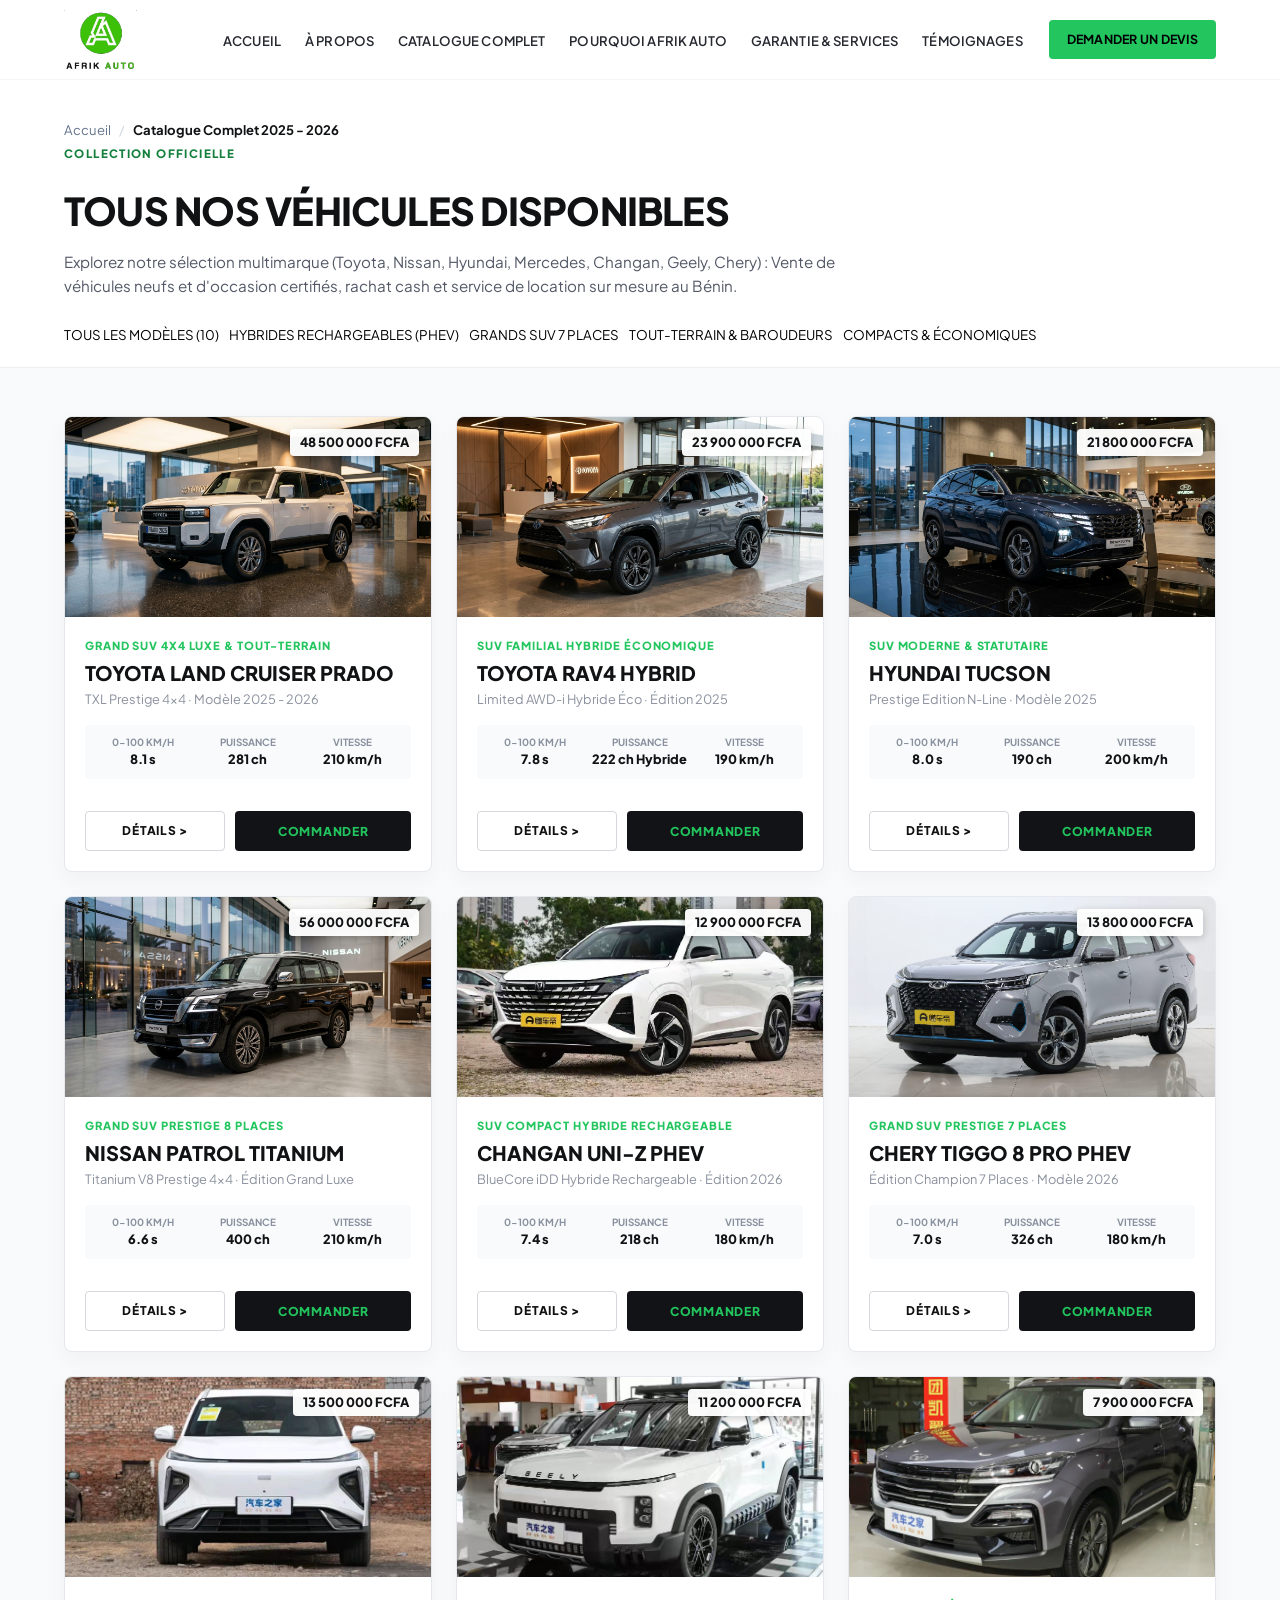
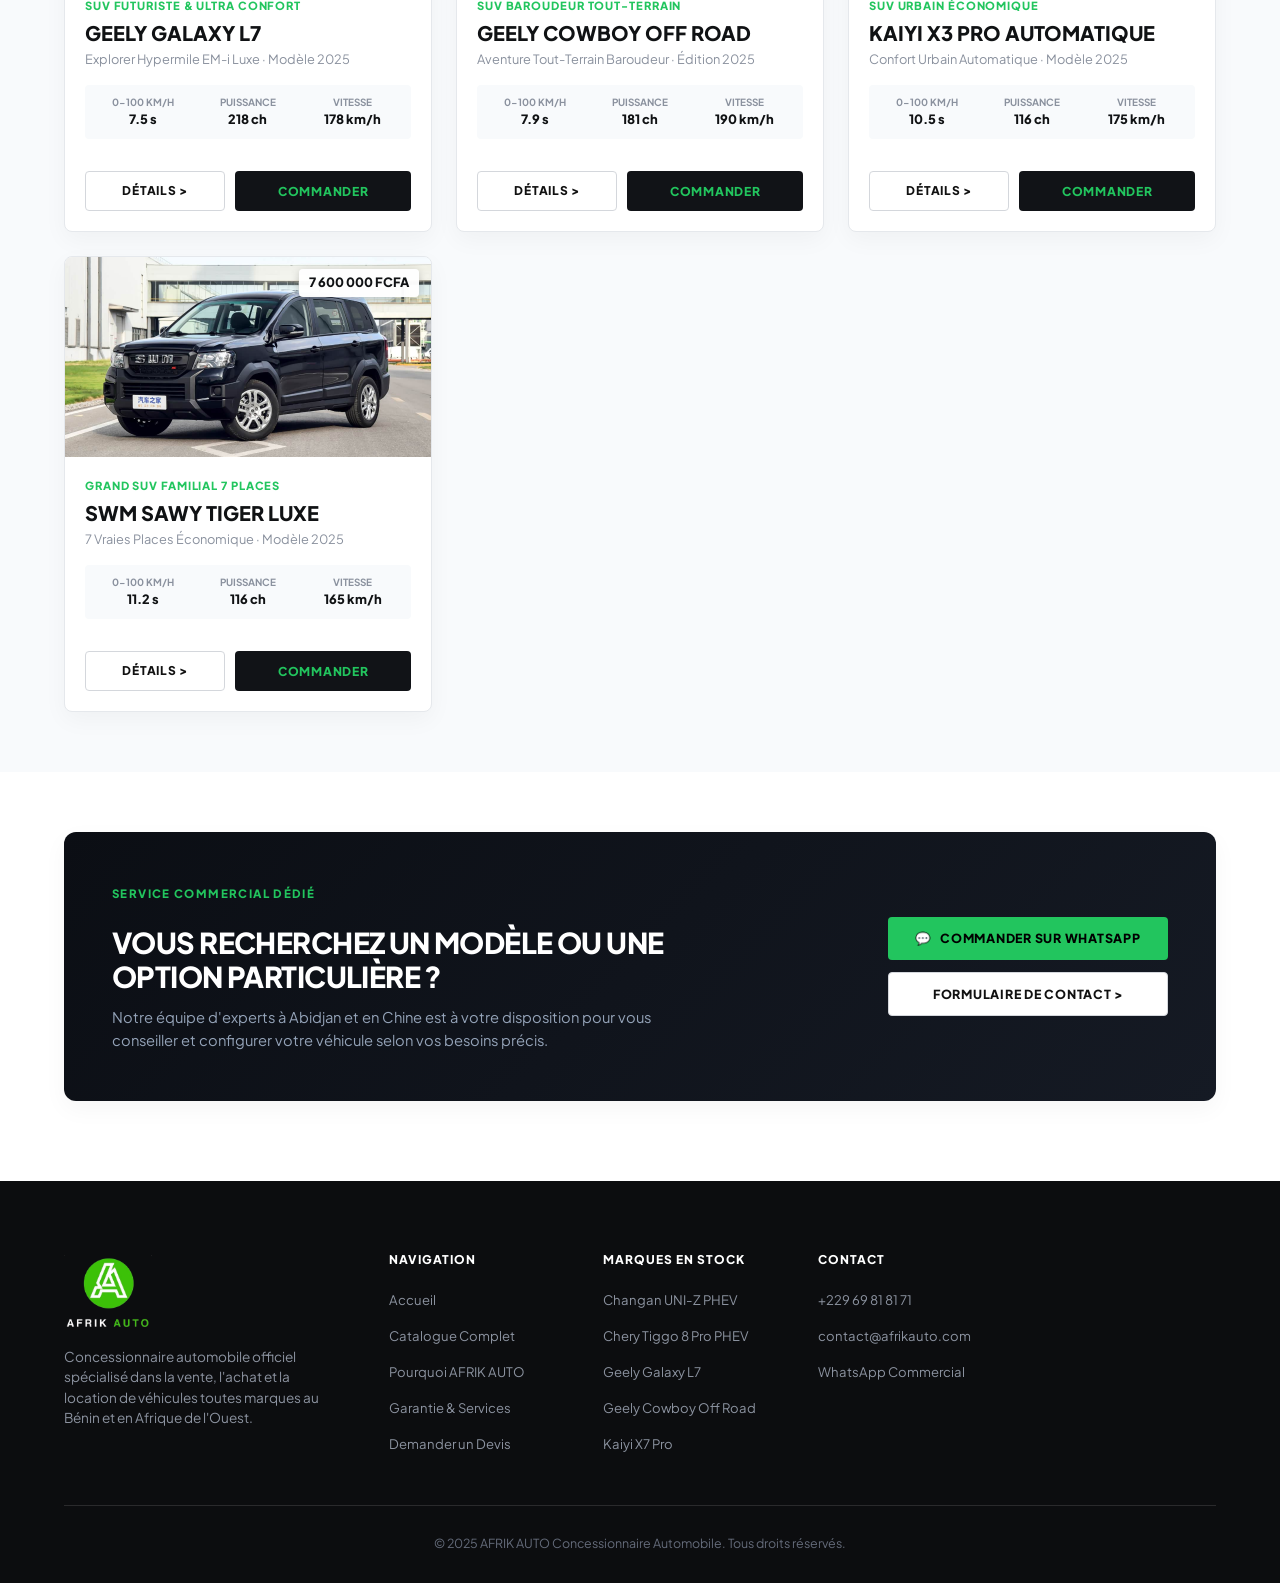
==== commit 7780c799: "fix: remove stray iv text under header" ====
--- a/catalogue.html
+++ b/catalogue.html
@@ -82,7 +82,7 @@
         <span>💬 Contact WhatsApp Direct : +229 69 81 81 71</span>
       </a>
     </div>
-  </div>iv>
+  </div>
 
   <main>
     <!-- ==================== BANNIÈRE CATALOGUE ==================== -->
--- a/styles.css
+++ b/styles.css
@@ -3973,3 +3973,125 @@
     display: flex !important;
   }
 }
+
+
+/* ==========================================================================
+   PERFECT RESPONSIVE ADAPTATION FOR CONTACT & QUOTE SECTION ON MOBILE
+   ========================================================================== */
+@media (max-width: 991px) {
+  .newsletter-contact-section {
+    padding: 45px 0 60px 0;
+  }
+
+  .quote-card-container {
+    grid-template-columns: 1fr !important;
+    gap: 28px !important;
+    padding: 30px 22px !important;
+    border-radius: 16px !important;
+    width: 100% !important;
+    box-sizing: border-box !important;
+  }
+
+  .newsletter-vertical-divider {
+    display: none !important;
+  }
+
+  .dealership-info-col {
+    padding-left: 0 !important;
+    border-top: 1px solid rgba(255, 255, 255, 0.1);
+    padding-top: 24px !important;
+  }
+}
+
+@media (max-width: 640px) {
+  .section-header-centered {
+    margin-bottom: 20px !important;
+    padding: 0 10px;
+  }
+
+  .section-header-centered h2 {
+    font-size: 1.5rem !important;
+    line-height: 1.25 !important;
+  }
+
+  .section-header-centered p {
+    font-size: 0.85rem !important;
+    margin-bottom: 12px !important;
+  }
+
+  .quote-header-actions {
+    display: flex !important;
+    flex-direction: column !important;
+    width: 100% !important;
+    max-width: 320px !important;
+    margin: 10px auto 0 auto !important;
+    border-radius: 14px !important;
+    padding: 6px !important;
+    gap: 6px !important;
+    box-sizing: border-box !important;
+  }
+
+  .quote-nav-tab {
+    width: 100% !important;
+    text-align: center !important;
+    padding: 10px 14px !important;
+    font-size: 0.82rem !important;
+    border-radius: 8px !important;
+  }
+
+  .quote-card-container {
+    padding: 22px 14px !important;
+    margin: 0 !important;
+    border-radius: 14px !important;
+  }
+
+  .form-row-grid {
+    grid-template-columns: 1fr !important;
+    gap: 12px !important;
+  }
+
+  .newsletter-title {
+    font-size: 1.15rem !important;
+  }
+
+  .newsletter-desc {
+    font-size: 0.8rem !important;
+    margin-bottom: 16px !important;
+  }
+
+  .form-input, .form-select {
+    padding: 10px 12px !important;
+    font-size: 0.82rem !important;
+    width: 100% !important;
+    box-sizing: border-box !important;
+  }
+
+  .btn-quote-submit {
+    width: 100% !important;
+    font-size: 0.82rem !important;
+    padding: 12px 10px !important;
+    white-space: normal !important;
+    line-height: 1.3 !important;
+    text-align: center !important;
+  }
+
+  .contact-title {
+    font-size: 1.1rem !important;
+  }
+
+  .contact-item {
+    padding: 10px 12px !important;
+    gap: 10px !important;
+    width: 100% !important;
+    box-sizing: border-box !important;
+  }
+
+  .contact-text-wrap .contact-text {
+    font-size: 0.85rem !important;
+    word-break: break-all !important;
+  }
+
+  .contact-text-wrap .contact-sub {
+    font-size: 0.7rem !important;
+  }
+}
